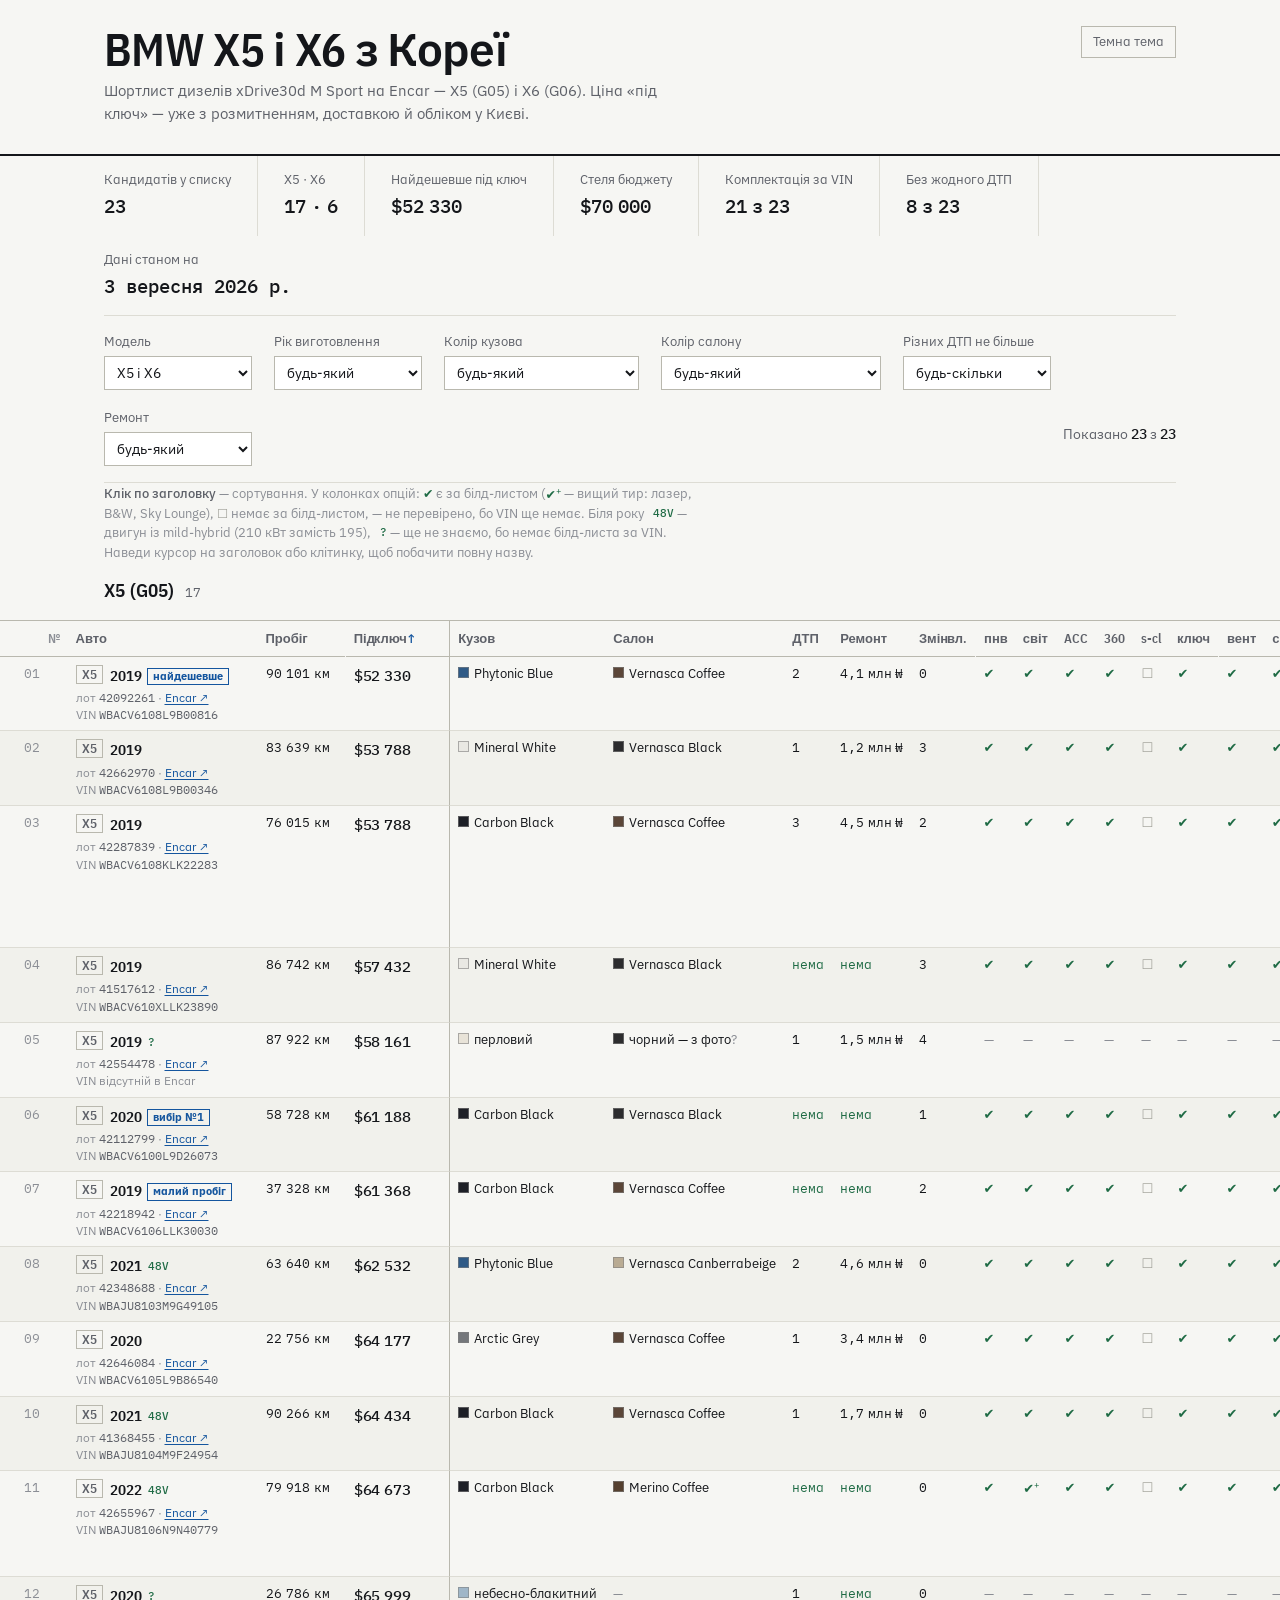
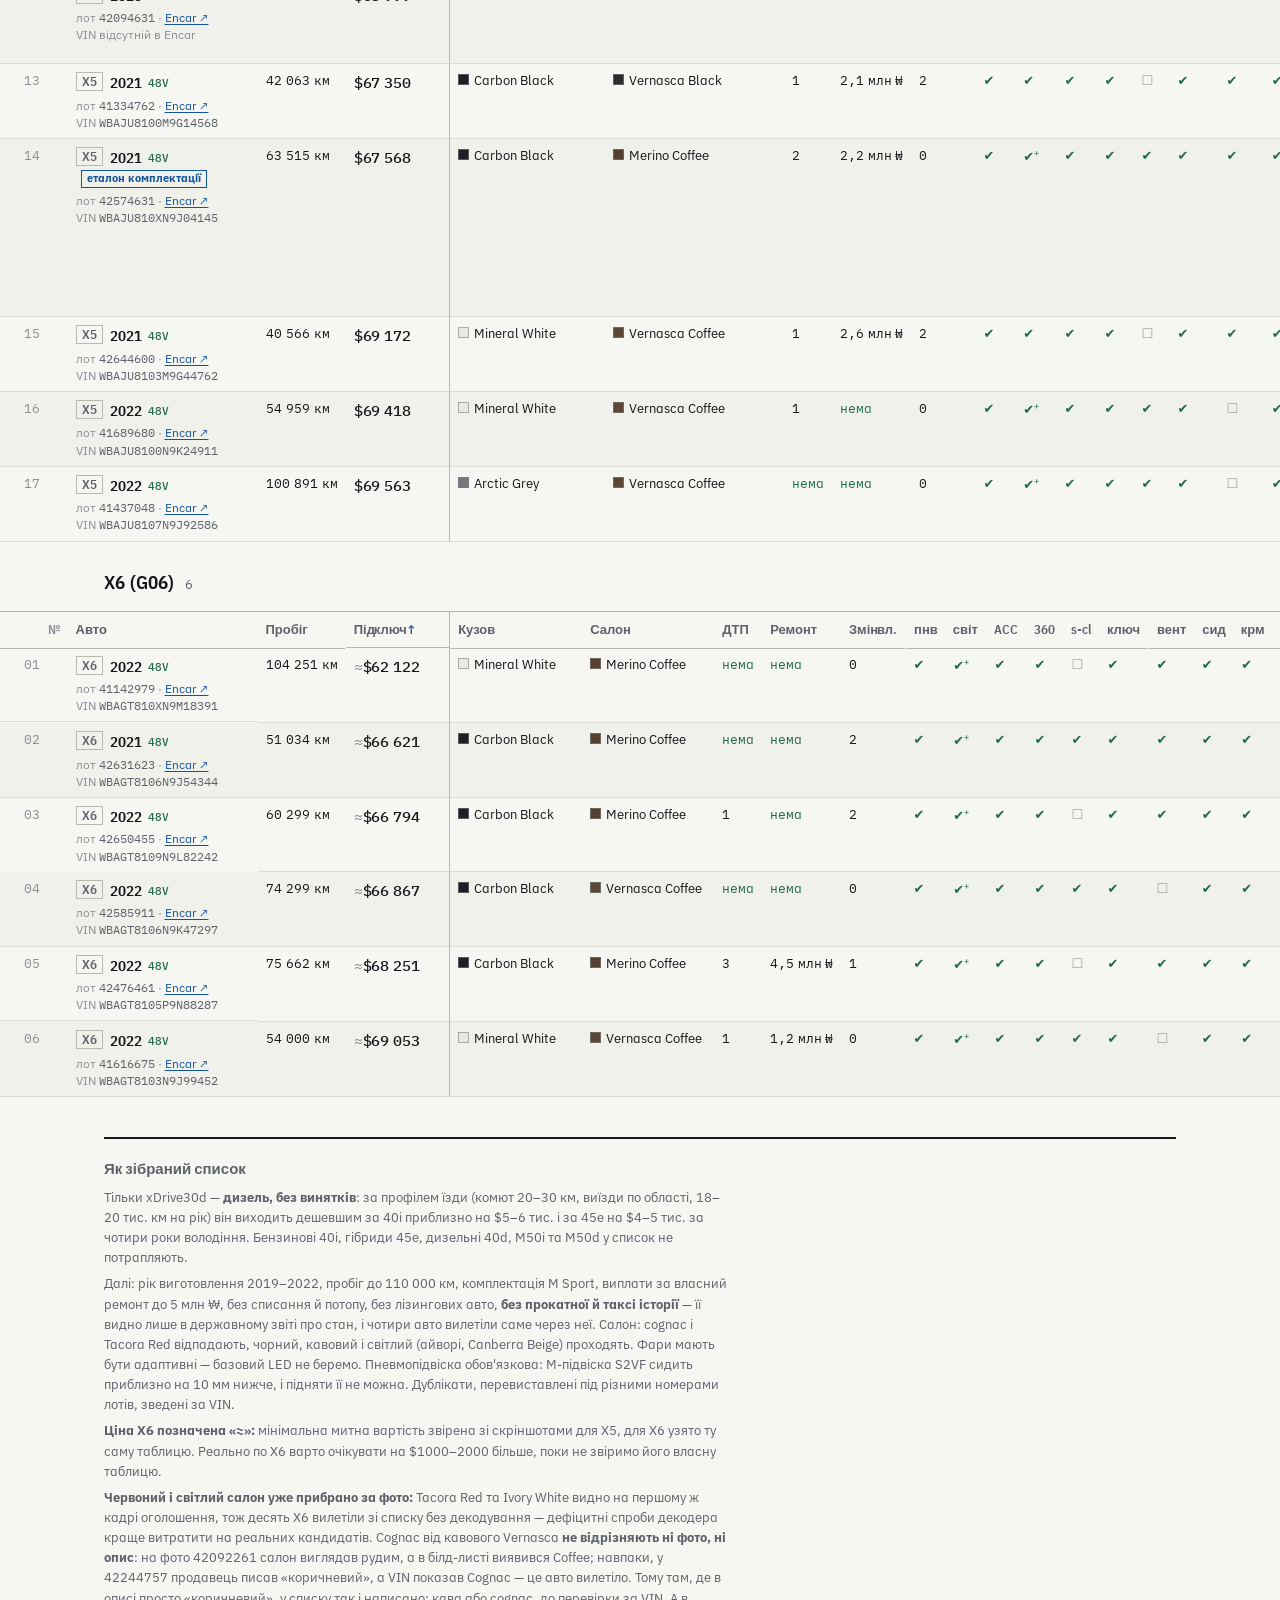
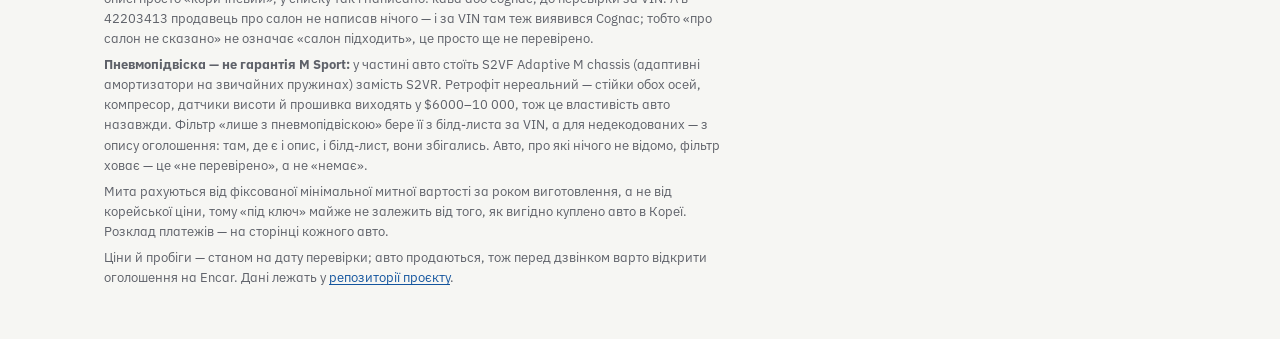
==== index.html @ 64aafe86 "feat: пневмопідвіска — критерій, а не фільтр; прибрано 11 авто без S2VR Причина — кліренс: M-підвіск" ====
<!doctype html>
<html lang="uk" data-theme="light">
<head>
<meta charset="utf-8">
<meta name="viewport" content="width=device-width, initial-scale=1">
<title>BMW X5 і X6 з Кореї — шортлист</title>
<meta name="description" content="Шортлист вживаних BMW X5 (G05) і X6 (G06) xDrive30d з Кореї з ціною «під ключ» у Києві: розмитнення, доставка, облік, повна комплектація за VIN.">
<meta property="og:title" content="BMW X5 і X6 з Кореї — шортлист">
<meta property="og:description" content="Дизелі xDrive30d 2019–2022 з Encar: ціна під ключ, історія ДТП і комплектація за VIN.">
<meta property="og:type" content="website">
<script>
  // до першого малювання, щоб не блимало
  try {
    var t = localStorage.getItem('bmwk-theme');
    if (!t) t = matchMedia('(prefers-color-scheme: dark)').matches ? 'dark' : 'light';
    document.documentElement.dataset.theme = t;
  } catch (e) {}
</script>
<link rel="preconnect" href="https://fonts.googleapis.com">
<link rel="preconnect" href="https://fonts.gstatic.com" crossorigin>
<link href="https://fonts.googleapis.com/css2?family=IBM+Plex+Mono:wght@400;500&family=IBM+Plex+Sans+Condensed:wght@600&family=IBM+Plex+Sans:wght@400;500&display=swap" rel="stylesheet">
<link rel="icon" href="assets/favicon.svg" type="image/svg+xml">
<link rel="stylesheet" href="assets/css/site.css">
</head>
<body>
<a class="skip" href="#list">До списку</a>

<header class="masthead">
  <div class="wrap">
    <div class="masthead-top">
      <div>
        <h1 class="wordmark">BMW&nbsp;X5 і&nbsp;X6 з&nbsp;Кореї</h1>
        <p class="wordmark-sub">Шортлист дизелів xDrive30d M&nbsp;Sport на Encar — X5&nbsp;(G05) і X6&nbsp;(G06). Ціна «під ключ» — уже з розмитненням, доставкою й обліком у Києві.</p>
      </div>
      <button class="theme-toggle" type="button">Темна тема</button>
    </div>
  </div>
</header>

<div class="wrap">
  <dl class="figures" id="figures"></dl>

  <form class="controls" id="controls" aria-label="Фільтри та сортування">
    <label class="field">
      <span>Модель</span>
      <select name="model">
        <option value="">X5 і X6</option>
        <option value="X5">тільки X5 (G05)</option>
        <option value="X6">тільки X6 (G06)</option>
      </select>
    </label>
    <label class="field">
      <span>Рік виготовлення</span>
      <select name="year">
        <option value="">будь-який</option>
        <option value="2019">2019</option>
        <option value="2020">2020</option>
        <option value="2021">2021</option>
        <option value="2022">2022</option>
      </select>
    </label>
    <label class="field">
      <span>Колір кузова</span>
      <select name="color" id="f-color">
        <option value="">будь-який</option>
      </select>
    </label>
    <label class="field">
      <span>Колір салону</span>
      <select name="trim" id="f-trim">
        <option value="">будь-який</option>
      </select>
    </label>
    <label class="field">
      <span>Різних ДТП не більше</span>
      <select name="incidents" title="Рахуємо унікальні дати, а не страхові записи Encar. Якщо обрано ліміт, авто без детальних записів теж ховаються">
        <option value="">будь-скільки</option>
        <option value="0">жодного</option>
        <option value="1">1</option>
        <option value="2">2</option>
      </select>
    </label>
    <label class="field">
      <span>Ремонт</span>
      <select name="repair" title="За виплатами страховика на власний ремонт (myAccidentCost)">
        <option value="">будь-який</option>
        <option value="no">без ремонту</option>
        <option value="yes">був ремонт</option>
      </select>
    </label>
    <p class="tally" id="tally" aria-live="polite"></p>
  </form>

  <main id="list">
    <p class="state" id="state">Завантажую список…</p>
    <p class="grid-legend">
      <b>Клік по заголовку</b> — сортування. У колонках опцій:
      <span class="cell-yes">✔</span> є за білд-листом (<span class="cell-yes">✔<sup>+</sup></span> — вищий тир: лазер, B&amp;W, Sky Lounge),
      <span class="cell-no">☐</span> немає за білд-листом,
      <span class="cell-unknown">—</span> не перевірено, бо VIN ще немає.
      Біля року <span class="tag-mhev">48V</span> — двигун із mild-hybrid (210 кВт замість 195),
      <span class="tag-mhev">?</span> — ще не знаємо, бо немає білд-листа за VIN.
      Наведи курсор на заголовок або клітинку, щоб побачити повну назву.
    </p>
    <section class="grid-section" id="sec-X5" hidden>
      <h2 class="grid-title">X5 (G05) <span class="grid-count" id="count-X5"></span></h2>
      <div class="grid-wrap"><table class="grid" id="grid-X5"></table></div>
    </section>
    <section class="grid-section" id="sec-X6" hidden>
      <h2 class="grid-title">X6 (G06) <span class="grid-count" id="count-X6"></span></h2>
      <div class="grid-wrap"><table class="grid" id="grid-X6"></table></div>
    </section>
  </main>

  <footer class="foot">
    <h2>Як зібраний список</h2>
    <p>Тільки xDrive30d — <b>дизель, без винятків</b>: за профілем їзди (комют 20–30 км, виїзди по області, 18–20 тис. км на рік) він виходить дешевшим за 40i приблизно на $5–6 тис. і за 45e на $4–5 тис. за чотири роки володіння. Бензинові 40i, гібриди 45e, дизельні 40d, M50i та M50d у список не потрапляють.</p>
    <p>Далі: рік виготовлення 2019–2022, пробіг до 110 000 км, комплектація M&nbsp;Sport, виплати за власний ремонт до 5 млн ₩, без списання й потопу, без лізингових авто, <b>без прокатної й таксі історії</b> — її видно лише в державному звіті про стан, і чотири авто вилетіли саме через неї. Салон: cognac і Tacora&nbsp;Red відпадають, чорний, кавовий і світлий (айворі, Canberra&nbsp;Beige) проходять. Фари мають бути адаптивні — базовий LED не беремо. Пневмопідвіска обов'язкова: M-підвіска&nbsp;S2VF сидить приблизно на 10&nbsp;мм нижче, і підняти її не можна. Дублікати, перевиставлені під різними номерами лотів, зведені за VIN.</p>
    <p><b>Ціна X6 позначена «≈»:</b> мінімальна митна вартість звірена зі скріншотами для X5, для X6 узято ту саму таблицю. Реально по X6 варто очікувати на $1000–2000 більше, поки не звіримо його власну таблицю.</p>
    <p><b>Червоний і світлий салон уже прибрано за фото:</b> Tacora&nbsp;Red та Ivory&nbsp;White видно на першому ж кадрі оголошення, тож десять X6 вилетіли зі списку без декодування — дефіцитні спроби декодера краще витратити на реальних кандидатів. Cognac від кавового Vernasca <b>не відрізняють ні фото, ні опис</b>: на фото 42092261 салон виглядав рудим, а в білд-листі виявився Coffee; навпаки, у 42244757 продавець писав «коричневий», а VIN показав Cognac — це авто вилетіло. Тому там, де в описі просто «коричневий», у списку так і написано: кава або cognac, до перевірки за VIN. А в 42203413 продавець про салон не написав нічого — і за VIN там теж виявився Cognac; тобто «про салон не сказано» не означає «салон підходить», це просто ще не перевірено.</p>
    <p><b>Пневмопідвіска — не гарантія M&nbsp;Sport:</b> у частині авто стоїть <span class="num">S2VF</span> Adaptive&nbsp;M chassis (адаптивні амортизатори на звичайних пружинах) замість <span class="num">S2VR</span>. Ретрофіт нереальний — стійки обох осей, компресор, датчики висоти й прошивка виходять у $6000–10&nbsp;000, тож це властивість авто назавжди. Фільтр «лише з пневмопідвіскою» бере її з білд-листа за VIN, а для недекодованих — з опису оголошення: там, де є і опис, і білд-лист, вони збігались. Авто, про які нічого не відомо, фільтр ховає — це «не перевірено», а не «немає».</p>
  <p>Мита рахуються від фіксованої мінімальної митної вартості за роком виготовлення, а не від корейської ціни, тому «під ключ» майже не залежить від того, як вигідно куплено авто в Кореї. Розклад платежів — на сторінці кожного авто.</p>
    <p>Ціни й пробіги — станом на дату перевірки; авто продаються, тож перед дзвінком варто відкрити оголошення на Encar. Дані лежать у <a href="https://github.com/volodymyr-babak/bmw-from-korea">репозиторії проєкту</a>.</p>
  </footer>
</div>

<script type="module" src="assets/js/index.js"></script>
</body>
</html>
---- assets/css/site.css ----
/* BMW from Korea — shortlist site */

:root {
  --paper: #f6f6f3;
  --sheet: #ffffff;
  --ink: #14161a;
  --ink-2: #5e6169;
  --ink-3: #8b8e95;
  --rule: #dddcd4;
  --rule-strong: #b9b8ae;
  --accent: #14559e;
  --accent-soft: #e3ecf6;
  --yes: #1f6b45;
  --no: #a2a29a;
  --warn: #9a5b12;
  --zebra: #f1f1ec;
  --shade: #e6e5dd;
  --focus: #14559e;
  color-scheme: light;
}

html[data-theme="dark"] {
  --paper: #101215;
  --sheet: #16181c;
  --ink: #e9e9e4;
  --ink-2: #9a9da5;
  --ink-3: #787b83;
  --rule: #2a2d33;
  --rule-strong: #3d4149;
  --accent: #6faeea;
  --accent-soft: #1a2634;
  --yes: #52b37d;
  --no: #6c6f76;
  --warn: #d0a05c;
  --zebra: #1a1d22;
  --shade: #24272d;
  --focus: #6faeea;
  color-scheme: dark;
}

@media (prefers-color-scheme: dark) {
  html:not([data-theme]) {
    --paper: #101215;
    --sheet: #16181c;
    --ink: #e9e9e4;
    --ink-2: #9a9da5;
    --ink-3: #787b83;
    --rule: #2a2d33;
    --rule-strong: #3d4149;
    --accent: #6faeea;
    --accent-soft: #1a2634;
    --yes: #52b37d;
    --no: #6c6f76;
    --warn: #d0a05c;
    --zebra: #1a1d22;
    --shade: #24272d;
    --focus: #6faeea;
    color-scheme: dark;
  }
}

*, *::before, *::after { box-sizing: border-box; }

html { -webkit-text-size-adjust: 100%; }

body {
  margin: 0;
  background: var(--paper);
  color: var(--ink);
  font-family: "IBM Plex Sans", system-ui, -apple-system, sans-serif;
  font-size: 15px;
  line-height: 1.55;
  font-feature-settings: "ss01";
}

a { color: var(--accent); text-decoration-thickness: 1px; text-underline-offset: 2px; }
a:hover { text-decoration-thickness: 2px; }

:focus-visible {
  outline: 2px solid var(--focus);
  outline-offset: 2px;
}

/* Моноширинні цифри: розряди відділені нерозривним пробілом, а в monospace
   він завширшки з символ — тому підтягуємо, щоб «52 327» не читалось як два числа. */
.num, .amount, .calc td:last-child, .calc th:last-child {
  font-family: "IBM Plex Mono", ui-monospace, monospace;
  font-variant-numeric: tabular-nums;
  word-spacing: -0.32em;
}

.wrap {
  max-width: 1120px;
  margin: 0 auto;
  padding: 0 24px;
}

.skip {
  position: absolute;
  left: -9999px;
}
.skip:focus {
  left: 24px;
  top: 12px;
  z-index: 20;
  background: var(--sheet);
  padding: 8px 12px;
  border: 1px solid var(--ink);
}

/* ---------- masthead ---------- */

.masthead {
  border-bottom: 2px solid var(--ink);
  padding: 26px 0 14px;
}

.masthead-top {
  display: grid;
  grid-template-columns: minmax(0, 1fr) auto;
  align-items: start;
  gap: 12px 20px;
}

.wordmark {
  font-family: "IBM Plex Sans Condensed", "IBM Plex Sans", sans-serif;
  font-weight: 600;
  font-size: clamp(30px, 6vw, 46px);
  line-height: 1;
  letter-spacing: -0.015em;
  margin: 0;
}
.wordmark a { color: inherit; text-decoration: none; }
.wordmark a:hover { text-decoration: underline; }

.wordmark-sub {
  display: block;
  font-family: "IBM Plex Sans", sans-serif;
  font-weight: 400;
  font-size: 15px;
  letter-spacing: 0;
  color: var(--ink-2);
  margin-top: 8px;
  max-width: 62ch;
  line-height: 1.5;
}

.theme-toggle {
  font: inherit;
  font-size: 13px;
  background: transparent;
  color: var(--ink-2);
  border: 1px solid var(--rule-strong);
  padding: 5px 11px;
  cursor: pointer;
}
.theme-toggle:hover { color: var(--ink); border-color: var(--ink); }

/* ---------- figures strip ---------- */

.figures {
  display: flex;
  flex-wrap: wrap;
  gap: 0;
  border-bottom: 1px solid var(--rule);
  margin: 0;
  padding: 0;
}

.figures > div {
  padding: 14px 26px 14px 0;
  margin-right: 26px;
  border-right: 1px solid var(--rule);
}
.figures > div:last-child { border-right: 0; margin-right: 0; padding-right: 0; }

.figures dt {
  font-size: 13px;
  color: var(--ink-2);
}
.figures dd {
  margin: 2px 0 0;
  font-family: "IBM Plex Mono", monospace;
  font-variant-numeric: tabular-nums;
  font-size: 19px;
  font-weight: 500;
}

/* ---------- controls ---------- */

.controls {
  display: flex;
  flex-wrap: wrap;
  align-items: flex-end;
  gap: 18px 22px;
  padding: 16px 0;
  border-bottom: 1px solid var(--rule);
}

.field {
  display: flex;
  flex-direction: column;
  gap: 4px;
}
.field > span {
  font-size: 13px;
  color: var(--ink-2);
}
.field select {
  font: inherit;
  font-size: 14px;
  background: var(--sheet);
  color: var(--ink);
  border: 1px solid var(--rule-strong);
  padding: 6px 8px;
  min-width: 148px;
}


.tally {
  margin-left: auto;
  padding-bottom: 7px;
  font-size: 14px;
  color: var(--ink-2);
}
.tally b {
  font-family: "IBM Plex Mono", monospace;
  font-weight: 500;
  color: var(--ink);
}

/* ---------- таблиця кандидатів ---------- */

/* Дві таблиці — X5, потім X6. Заголовок лишається в колонці тексту, поки
   сама таблиця їде вбік: інакше при горизонтальному скролі назва моделі
   виїжджала б за екран разом із рядками. */
.grid-title {
  font-family: "IBM Plex Sans Condensed", "IBM Plex Sans", sans-serif;
  font-weight: 600;
  font-size: 19px;
  letter-spacing: 0.01em;
  margin: 26px 0 0;
  display: flex;
  align-items: baseline;
  gap: 10px;
}
.grid-count {
  font-family: "IBM Plex Mono", ui-monospace, monospace;
  font-size: 13px;
  font-weight: 400;
  color: var(--ink-2);
}
.grid-section:first-of-type .grid-title { margin-top: 14px; }

.grid-wrap {
  /* горизонтальний скрол лишається в таблиці, сторінка ніколи не їде боком */
  overflow-x: auto;
  overflow-y: visible;
  border-top: 1px solid var(--rule-strong);
  /* таблиця широка — випускаємо її на всю ширину вікна, а не в колонку тексту */
  width: 100vw;
  max-width: 100vw;
  margin: 14px 0 6px calc(50% - 50vw);
  scrollbar-gutter: stable;
}

.grid {
  border-collapse: separate;         /* окремі бордюри, інакше липка шапка їх губить */
  border-spacing: 0;
  font-size: 13px;
  width: max-content;
  min-width: 100%;
}

.grid th,
.grid td {
  padding: 7px 8px;
  border-bottom: 1px solid var(--rule);
  vertical-align: top;
  text-align: left;
  background: var(--paper);          /* непрозоре тло — під липкими клітинками */
}

/* Шапка липне до верху вікна, щоб у довгій таблиці було видно, де що */
.grid thead th {
  position: sticky;
  top: 0;
  z-index: 3;
  padding: 0;
  border-bottom: 1px solid var(--rule-strong);
  font-family: "IBM Plex Sans Condensed", sans-serif;
  font-weight: 600;
  color: var(--ink-2);
  white-space: nowrap;
}
.grid thead th button {
  all: unset;
  display: block;
  width: 100%;
  box-sizing: border-box;
  padding: 8px 8px 7px;
  cursor: pointer;
  color: inherit;
  font: inherit;
}
.grid thead th button:hover { color: var(--accent); }
.grid thead th:focus-within { outline: 2px solid var(--focus); outline-offset: -2px; }
.grid thead th[aria-sort="ascending"] button::after { content: " ↑"; color: var(--accent); }
.grid thead th[aria-sort="descending"] button::after { content: " ↓"; color: var(--accent); }

/* Перші дві колонки липнуть до лівого краю: у широкій таблиці треба завжди
   бачити, про яке саме авто рядок */
col.c-rank  { width: 58px; }
col.c-car   { width: 190px; }
col.c-price { width: 104px; }

.grid .c-rank {
  position: sticky;
  left: 0;
  z-index: 2;
  padding-left: 24px;                /* зовнішній відступ живе в клітинці */
  color: var(--ink-3);
}
.grid .c-car   { position: sticky; left: 58px;  z-index: 2; }
.grid .c-price { position: sticky; left: 248px; z-index: 2;
  border-right: 1px solid var(--rule-strong); }
.grid .c-note  { padding-right: 24px; }
.grid thead th.c-rank,
.grid thead th.c-car,
.grid thead th.c-price { z-index: 4; }
.grid thead th.c-rank button { padding-left: 24px; }

/* На вузькому екрані трьох липких колонок задорого — лишаємо № і авто */
@media (max-width: 780px) {
  .grid .c-price { position: static; border-right: 0; }
}

.grid tbody tr:nth-child(even) th,
.grid tbody tr:nth-child(even) td { background: var(--zebra); }
.grid tbody tr:hover th,
.grid tbody tr:hover td { background: var(--sheet); box-shadow: inset 0 0 0 9999px rgba(20, 85, 158, 0.05); }
col.hl { background: var(--accent-soft); }

.car-link {
  font-family: "IBM Plex Sans Condensed", sans-serif;
  font-weight: 600;
  font-size: 15px;
  color: var(--ink);
  text-decoration: none;
}
.car-link:hover { text-decoration: underline; text-decoration-color: var(--accent); }
.model-tag { margin-right: 6px; }

/* 48V — не галочка в ряду опцій, а ознака іншого двигуна, тому стоїть біля року */
.tag-mhev {
  margin-left: 6px;
  font-family: "IBM Plex Mono", monospace;
  font-size: 11px;
  font-weight: 500;
  color: var(--yes);
  vertical-align: 1px;
}

.c-car-meta {
  display: block;
  margin-top: 2px;
  font-weight: 400;
  font-size: 11.5px;
  line-height: 1.5;
  color: var(--ink-3);
}
.c-car-meta .num { color: var(--ink-2); }

.c-num { text-align: right; white-space: nowrap; }
.c-price { white-space: nowrap; }
.c-price .amount {
  font-size: 15px;
  font-weight: 500;
  letter-spacing: -0.01em;
}
.c-color { min-width: 132px; }
.c-feat { text-align: center; width: 34px; }
.c-note { min-width: 240px; max-width: 320px; color: var(--ink-2); font-size: 12.5px; line-height: 1.45; }

.cell-yes { color: var(--yes); }
.cell-yes sup { font-size: 9px; }
.cell-no { color: var(--no); }
.cell-unknown { color: var(--ink-3); }
.grid .empty { padding: 20px 0; color: var(--ink-2); }

.grid-legend {
  font-size: 12.5px;
  color: var(--ink-3);
  margin: 0 0 8px;
  max-width: 76ch;
}
.grid-legend b { font-weight: 500; color: var(--ink-2); }

.badge {
  display: inline-block;
  font-size: 11px;
  line-height: 1.4;
  padding: 0 5px;
  border: 1px solid var(--accent);
  color: var(--accent);
  margin-left: 5px;
  vertical-align: 1px;
  white-space: nowrap;
}

/* Квадратик кольору біля назви — фарба кузова й оббивка. Відтінки знято
   з рендерів bimmer.work; невідомий колір штрихуємо, а не вигадуємо. */
.swatch {
  display: inline-block;
  width: 11px;
  height: 11px;
  margin-right: 5px;
  vertical-align: baseline;
  background: var(--swatch, transparent);
  /* напівпрозора рамка читається і на папері, і на темному тлі — інакше
     Carbon Black зникає в темній темі, а Mineral White у світлій */
  border: 1px solid rgba(128, 128, 128, 0.6);
}
.swatch-unknown {
  background: repeating-linear-gradient(45deg, var(--rule) 0 2px, transparent 2px 4px);
}

.feats {
  display: flex;
  flex-wrap: wrap;
  gap: 3px 12px;
  font-size: 12.5px;
  margin: 0;
  padding: 0;
  list-style: none;
}
.feats li { white-space: nowrap; }
.feat-yes { color: var(--yes); }
.feat-no { color: var(--no); text-decoration: line-through; text-decoration-thickness: 1px; }
.feat-unknown { font-size: 12.5px; color: var(--ink-3); font-style: italic; }

/* ---------- detail page ---------- */

.detail-head {
  border-bottom: 2px solid var(--ink);
  padding: 22px 0 18px;
}

.crumb {
  font-size: 13px;
  color: var(--ink-2);
  margin-bottom: 14px;
}

.detail-title {
  font-family: "IBM Plex Sans Condensed", sans-serif;
  font-weight: 600;
  font-size: clamp(26px, 5vw, 38px);
  line-height: 1.08;
  margin: 0;
  letter-spacing: -0.015em;
}

.detail-price {
  display: flex;
  align-items: baseline;
  gap: 14px;
  flex-wrap: wrap;
  margin-top: 12px;
}
.detail-price .amount {
  font-family: "IBM Plex Mono", monospace;
  font-variant-numeric: tabular-nums;
  font-size: clamp(28px, 5vw, 36px);
  font-weight: 500;
  letter-spacing: -0.02em;
}
.detail-price .amount-note { font-size: 14px; color: var(--ink-2); }

.detail-actions {
  margin-top: 16px;
  display: flex;
  gap: 12px;
  flex-wrap: wrap;
}
.btn {
  font-size: 14px;
  padding: 8px 14px;
  border: 1px solid var(--accent);
  color: var(--accent);
  text-decoration: none;
}
.btn:hover { background: var(--accent-soft); text-decoration: none; }
.btn-quiet { border-color: var(--rule-strong); color: var(--ink-2); }
.btn-quiet:hover { border-color: var(--ink); color: var(--ink); background: transparent; }

.panels {
  display: grid;
  grid-template-columns: repeat(auto-fit, minmax(330px, 1fr));
  gap: 0 48px;
  align-items: start;
}

.panel-col { min-width: 0; }
.panel-col .panels > .panel:first-child { border-top: 0; }

.panel {
  padding: 26px 0 4px;
  border-top: 1px solid var(--rule);
  min-width: 0;
}
.panels > .panel:first-child { border-top: 0; }

.panel h2 {
  font-family: "IBM Plex Sans Condensed", sans-serif;
  font-weight: 600;
  font-size: 15px;
  margin: 0 0 12px;
  color: var(--ink-2);
}

.panel-wide {
  grid-column: 1 / -1;
  border-top: 1px solid var(--rule);
}

/* Рендери заводської конфігурації за VIN — кузов і салон поруч */
.renders {
  display: grid;
  grid-template-columns: repeat(auto-fit, minmax(260px, 1fr));
  gap: 16px;
  margin: 4px 0 10px;
}
.renders figure {
  margin: 0;
  border: 1px solid var(--rule);
  background: #fff;
}
.renders img {
  display: block;
  width: 100%;
  height: auto;
}
.renders figcaption {
  padding: 6px 8px;
  font-size: 12.5px;
  color: var(--ink-2);
  border-top: 1px solid var(--rule);
  background: var(--sheet);
}
.renders figcaption b { font-weight: 500; color: var(--ink); }

.rows {
  margin: 0;
  display: grid;
  grid-template-columns: minmax(120px, auto) 1fr;
  gap: 7px 18px;
  font-size: 14px;
}
.rows dt { color: var(--ink-2); }
.rows dd { margin: 0; }

.calc {
  width: 100%;
  border-collapse: collapse;
  font-size: 14px;
}
.calc th, .calc td {
  text-align: left;
  padding: 7px 0;
  border-bottom: 1px solid var(--rule);
  vertical-align: baseline;
}
.calc td:last-child, .calc th:last-child {
  text-align: right;
  font-family: "IBM Plex Mono", monospace;
  font-variant-numeric: tabular-nums;
  white-space: nowrap;
}
.calc .calc-note {
  font-size: 12.5px;
  color: var(--ink-3);
  display: block;
}
.calc tfoot td {
  border-bottom: 0;
  border-top: 2px solid var(--ink);
  font-weight: 500;
  padding-top: 9px;
}

.note {
  font-size: 13.5px;
  color: var(--ink-2);
  margin: 12px 0 0;
  max-width: 68ch;
}

.feature-grid {
  list-style: none;
  margin: 0;
  padding: 0;
  display: grid;
  grid-template-columns: repeat(auto-fit, minmax(180px, 1fr));
  gap: 8px 20px;
  font-size: 14px;
}

.badge-warn {
  border-color: var(--warn);
  color: var(--warn);
}

.note-quote {
  border-left: 2px solid var(--rule);
  padding-left: 10px;
  font-style: italic;
}

/* ---------- що пише продавець ---------- */

.facts {
  list-style: none;
  margin: 0;
  padding: 0;
  display: grid;
  grid-template-columns: repeat(auto-fit, minmax(320px, 1fr));
  gap: 10px 28px;
}
.fact {
  display: grid;
  grid-template-columns: 18px minmax(0, 1fr);
  gap: 8px;
  font-size: 14px;
  line-height: 1.45;
  max-width: 60ch;
}
.fact-mark {
  font-family: "IBM Plex Mono", ui-monospace, monospace;
  font-weight: 600;
  text-align: center;
}
.fact-plus .fact-mark { color: var(--yes); }
.fact-minus .fact-mark { color: var(--warn); }
.fact-info .fact-mark { color: var(--ink-3); }
.fact-minus { color: var(--ink); }
.fact-info { color: var(--ink-2); }

.opt-group { margin: 0 0 22px; break-inside: avoid; }
.opt-group h3 {
  font-family: "IBM Plex Sans Condensed", sans-serif;
  font-size: 14px;
  font-weight: 600;
  margin: 0 0 8px;
  padding-bottom: 5px;
  border-bottom: 1px solid var(--rule);
}
.opt-list { list-style: none; margin: 0; padding: 0; }
.opt-list li {
  display: grid;
  grid-template-columns: 62px 1fr;
  gap: 10px;
  padding: 3px 0;
  font-size: 13.5px;
}
.opt-list code {
  font-family: "IBM Plex Mono", monospace;
  font-size: 12.5px;
  color: var(--ink-3);
  padding-top: 1px;
}
.opt-list .opt-key { font-weight: 500; }
.opt-list .opt-key code { color: var(--accent); }
.opt-en { color: var(--ink-3); font-size: 12.5px; }

.opt-columns { columns: 2; column-gap: 44px; }

.pending {
  border: 1px solid var(--rule-strong);
  padding: 16px 18px;
  font-size: 14px;
  color: var(--ink-2);
  max-width: 68ch;
}

.foot {
  border-top: 2px solid var(--ink);
  margin-top: 40px;
  padding: 18px 0 44px;
  font-size: 13px;
  color: var(--ink-2);
}
.foot p { margin: 0 0 6px; max-width: 78ch; }

.state {
  padding: 40px 0;
  font-size: 15px;
  color: var(--ink-2);
}

@media (max-width: 900px) {
  .opt-columns { columns: 1; }
  .figures > div { padding-right: 18px; margin-right: 18px; }
}

@media (max-width: 620px) {
  .wrap { padding: 0 16px; }
  .figures {
    display: grid;
    grid-template-columns: 1fr 1fr;
    gap: 0;
  }
  .figures > div {
    padding: 10px 14px 10px 0;
    margin: 0;
    border-right: 1px solid var(--rule);
    border-top: 1px solid var(--rule);
  }
  .figures > div:nth-child(2n) { border-right: 0; }
  .figures > div:nth-child(-n+2) { border-top: 0; }
  .figures > div:last-child:nth-child(odd) { grid-column: 1 / -1; border-right: 0; }
  .figures dd { font-size: 17px; }
  .tally { margin-left: 0; }
  .field select { min-width: 132px; }
}

@media (prefers-reduced-motion: reduce) {
  * { transition: none !important; animation: none !important; }
}

@media print {
  .controls, .theme-toggle, .grid-legend { display: none; }
  body { background: #fff; color: #000; }
  /* таблиця на папері — без липких колонок і без скролу */
  .grid-wrap { width: auto; margin: 0; overflow: visible; }
  .grid .c-rank, .grid .c-car, .grid .c-price, .grid thead th { position: static; }
}

.foot h2 {
  font-family: "IBM Plex Sans Condensed", sans-serif;
  font-size: 15px;
  font-weight: 600;
  margin: 0 0 8px;
  color: var(--ink-2);
}


/* ---------- фото ---------- */

.gallery {
  padding: 22px 0 2px;
  border-bottom: 1px solid var(--rule);
}
.shot {
  margin: 0;
  background: var(--shade);
  max-width: 760px;
}
.shot img {
  display: block;
  width: 100%;
  height: auto;
  aspect-ratio: 16 / 9;
  object-fit: cover;
}
.strip {
  display: flex;
  gap: 6px;
  overflow-x: auto;
  list-style: none;
  margin: 6px 0 0;
  padding: 0 0 6px;
  max-width: 760px;
}
.strip li { flex: 0 0 auto; }
.strip button {
  display: block;
  width: 106px;
  padding: 0;
  border: 0;
  background: none;
  cursor: pointer;
}
.strip img {
  display: block;
  width: 100%;
  height: auto;
  aspect-ratio: 16 / 9;
  object-fit: cover;
  opacity: 0.5;
}
.strip button[aria-current="true"] img,
.strip button:hover img { opacity: 1; }
.strip button[aria-current="true"] {
  outline: 2px solid var(--accent);
  outline-offset: -2px;
}
.shot-caption {
  font-size: 12.5px;
  color: var(--ink-3);
  margin: 8px 0 14px;
  max-width: 760px;
}

/* ---------- оцінка ціни та історія в рядку ---------- */

.est {
  color: var(--ink-3);
  font-weight: 400;
}
.acc { font-size: 13px; color: var(--ink-2); }
.acc-clean { color: var(--yes); }
.dim { color: var(--ink-2); }

/* Розклад ДТП по датах на сторінці авто: одна дата — один рядок, під нею
   всі страхові записи цієї події. Саме це показує, чому «різних ДТП»
   менше, ніж «cases» в Encar. */
.acc-list {
  list-style: none;
  margin: 12px 0 0;
  padding: 0;
  font-size: 13.5px;
  max-width: 68ch;
}
.acc-list li {
  padding: 5px 0;
  border-top: 1px solid var(--rule);
  color: var(--ink-2);
}
.acc-list li:first-child { border-top: 0; }

.model-tag {
  font-family: "IBM Plex Sans Condensed", sans-serif;
  font-weight: 600;
  font-size: 13px;
  color: var(--ink-2);
  border: 1px solid var(--rule-strong);
  padding: 0 5px;
  margin-right: 7px;
  vertical-align: 2px;
}

@media (max-width: 900px) {
  .car { grid-template-columns: 30px 108px minmax(0, 1fr); }
  .car > * { grid-column: 3; }
  .car-rank { grid-column: 1; grid-row: 1 / span 6; }
  .car-thumb { grid-column: 2; grid-row: 1 / span 6; }
  .car-spec { grid-column: 3; }
}

@media (max-width: 560px) {
  .car { grid-template-columns: 24px minmax(0, 1fr); gap: 5px 10px; }
  .car > * { grid-column: 2; }
  .car-rank { grid-column: 1; grid-row: 1 / span 7; }
  .car-thumb { grid-column: 2; grid-row: auto; max-width: 260px; }
  .car-spec { grid-column: 2; }
  .strip button { width: 84px; }
}
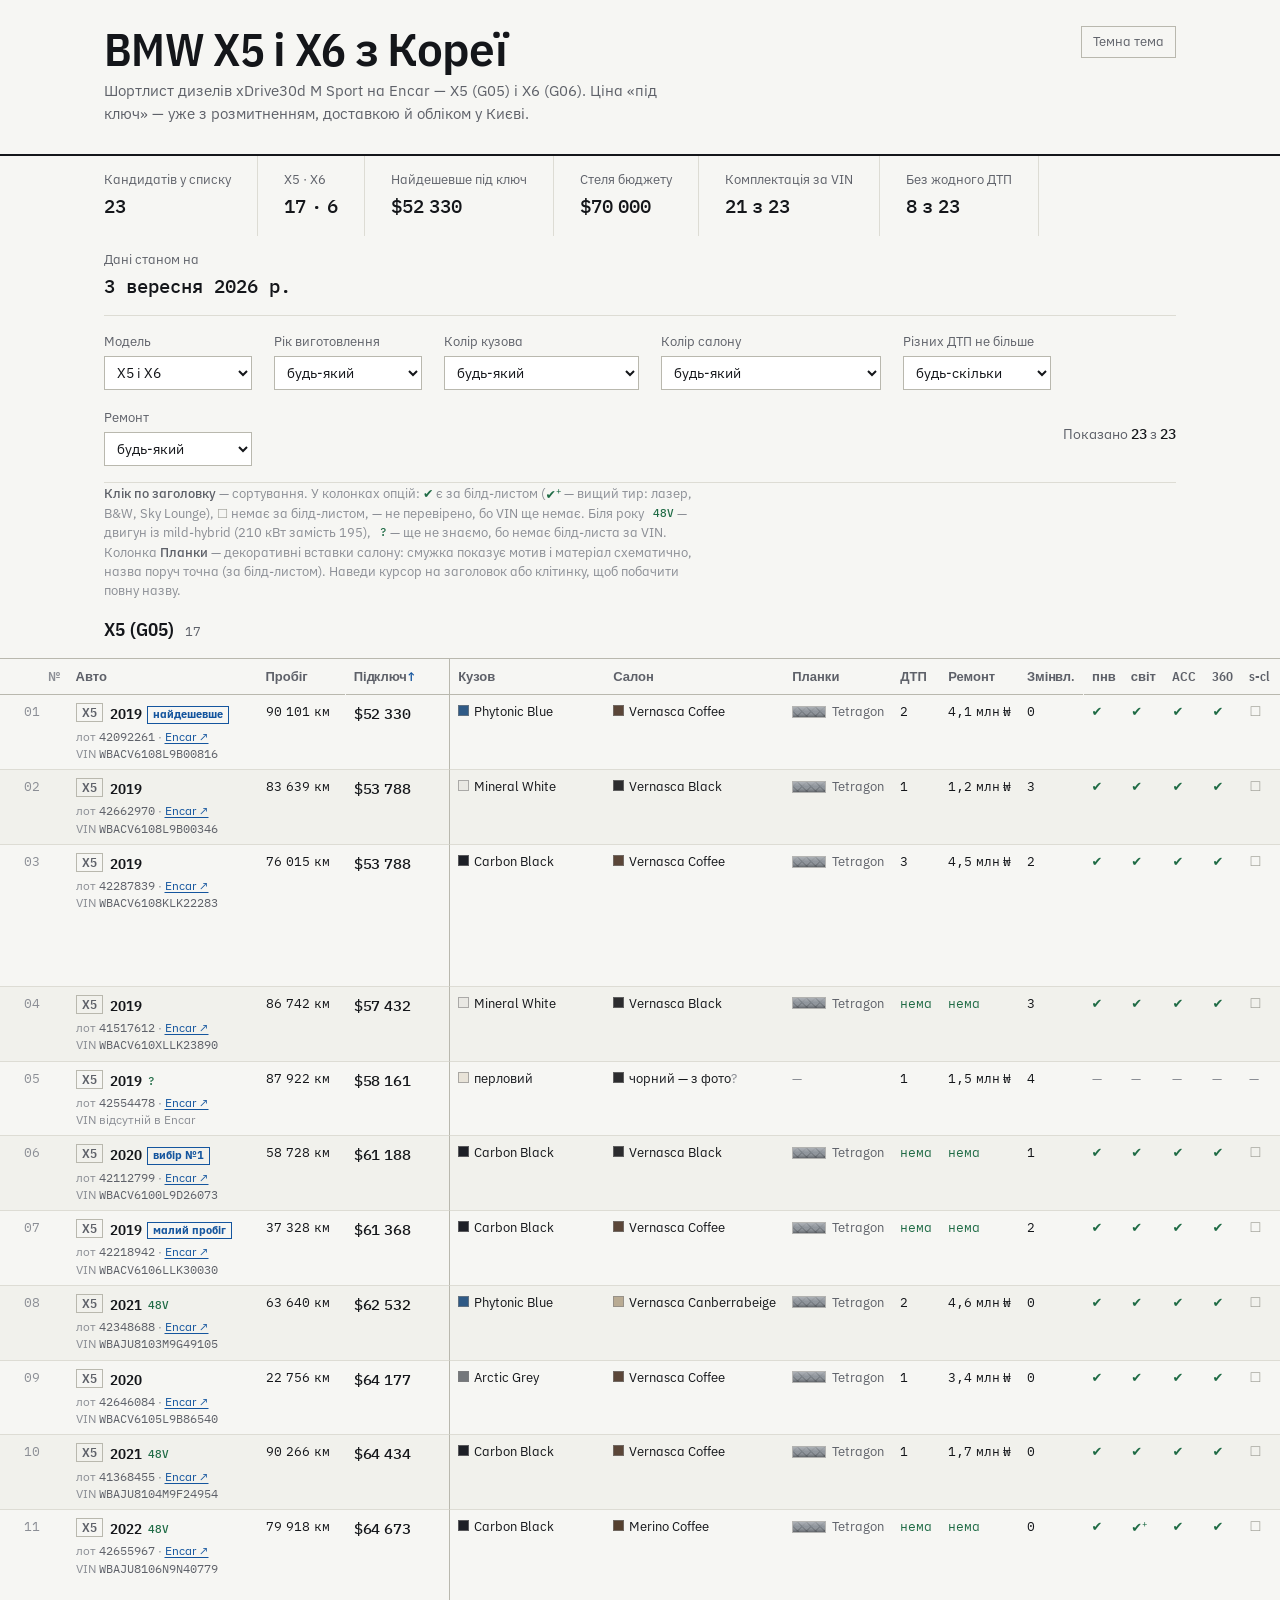
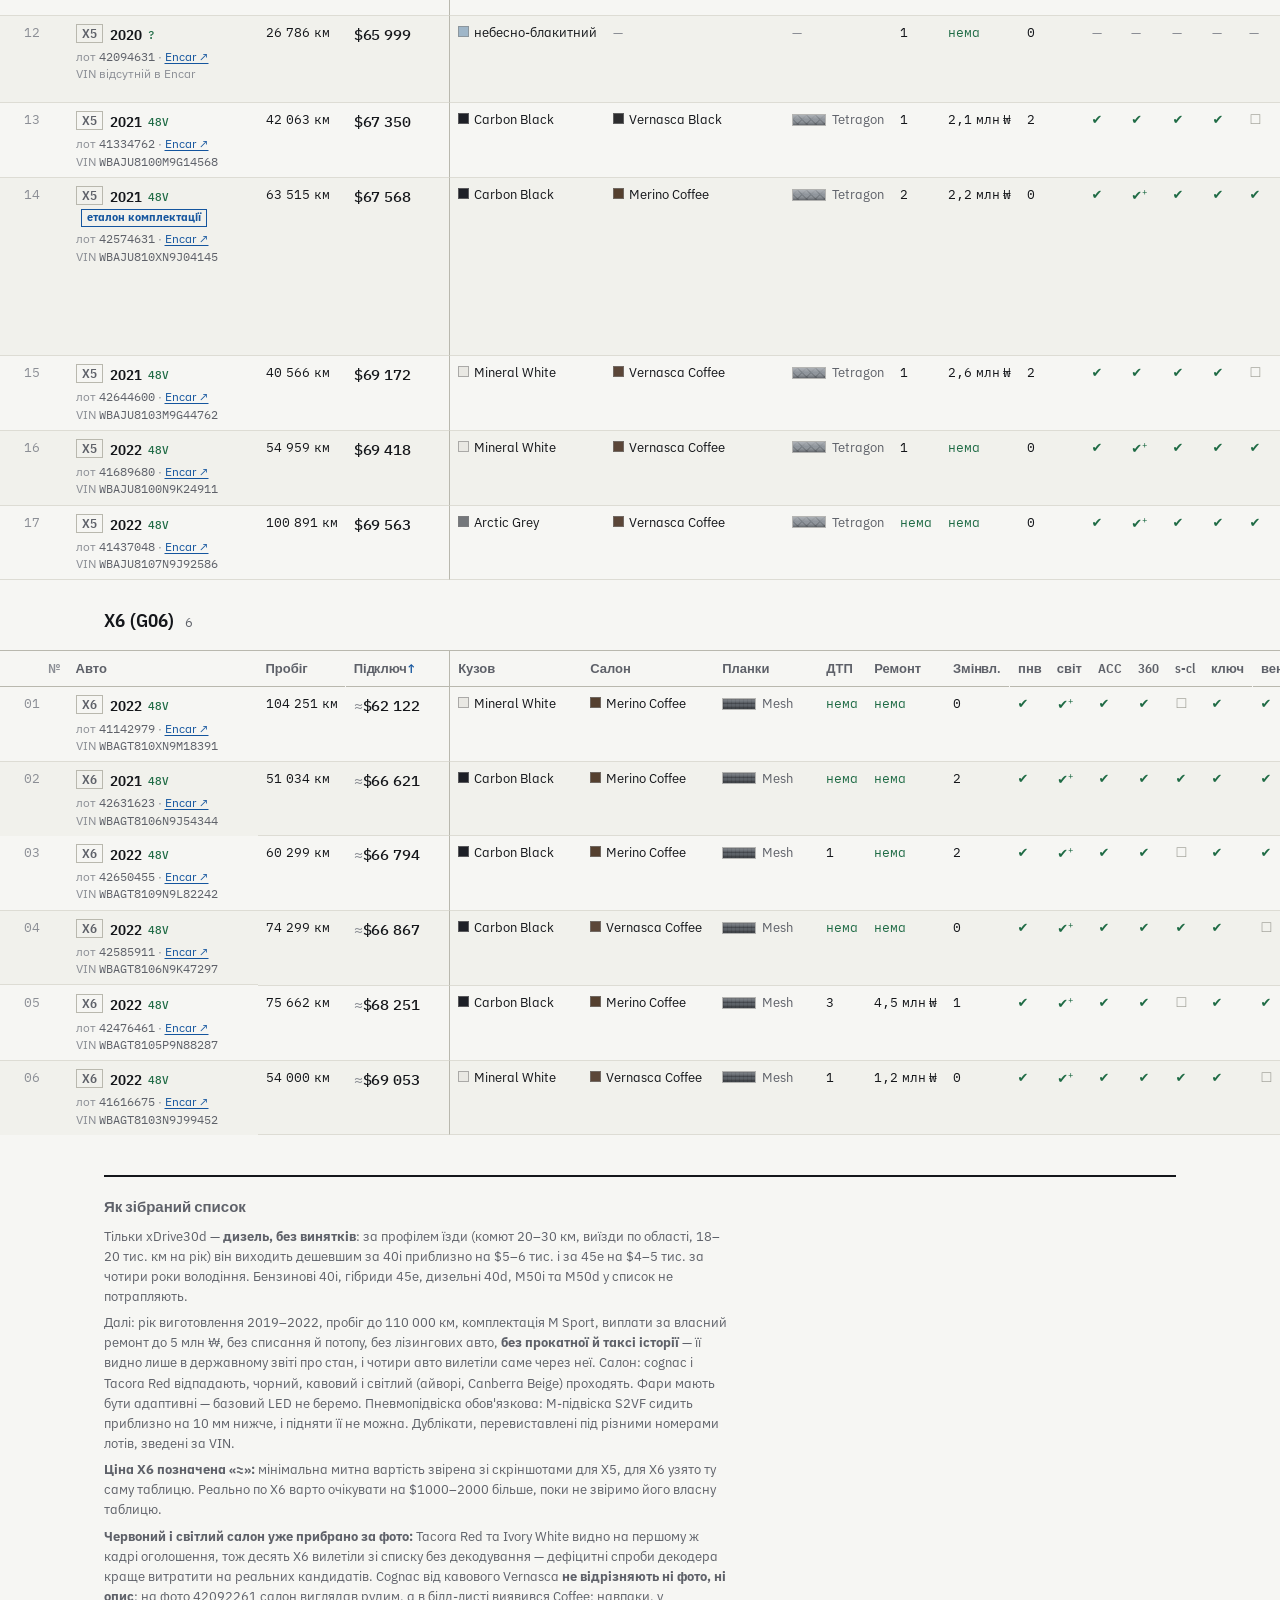
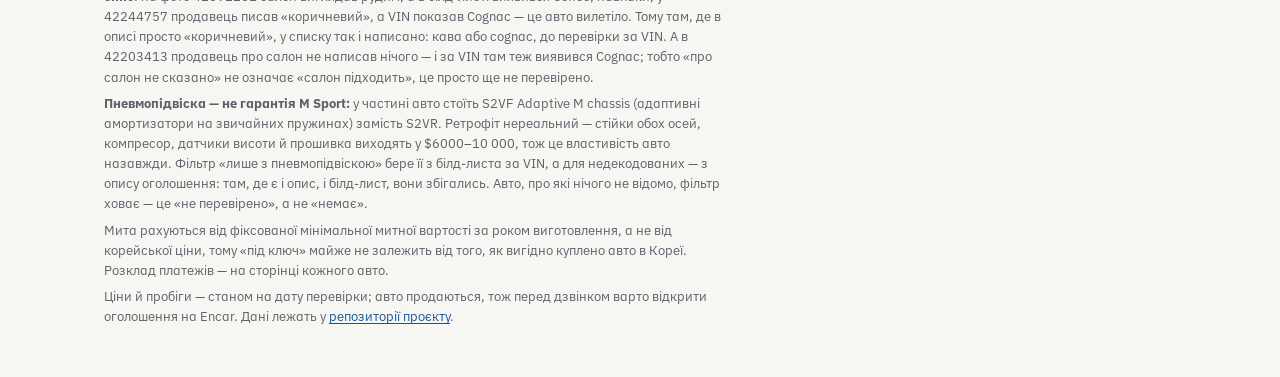
==== commit d93106cf: "feat: планки салону — колонка в таблиці й візуал на картці авто Декоративні вставки (Interior trim f" ====
--- a/index.html
+++ b/index.html
@@ -100,6 +100,8 @@
       <span class="cell-unknown">—</span> не перевірено, бо VIN ще немає.
       Біля року <span class="tag-mhev">48V</span> — двигун із mild-hybrid (210 кВт замість 195),
       <span class="tag-mhev">?</span> — ще не знаємо, бо немає білд-листа за VIN.
+      Колонка <b>Планки</b> — декоративні вставки салону: смужка показує мотив і матеріал
+      схематично, назва поруч точна (за білд-листом).
       Наведи курсор на заголовок або клітинку, щоб побачити повну назву.
     </p>
     <section class="grid-section" id="sec-X5" hidden>
--- a/assets/css/site.css
+++ b/assets/css/site.css
@@ -379,6 +379,7 @@
   letter-spacing: -0.01em;
 }
 .c-color { min-width: 132px; }
+.c-finish { min-width: 104px; }
 .c-feat { text-align: center; width: 34px; }
 .c-note { min-width: 240px; max-width: 320px; color: var(--ink-2); font-size: 12.5px; line-height: 1.45; }
 
@@ -424,6 +425,35 @@
 .swatch-unknown {
   background: repeating-linear-gradient(45deg, var(--rule) 0 2px, transparent 2px 4px);
 }
+
+/* Планка салону: схема мотиву й матеріалу, а не фото деталі. Рамка
+   напівпрозора з тієї ж причини, що й у квадратика кольору — Piano Black
+   інакше зникає в темній темі. */
+.tstrip {
+  display: block;
+  border: 1px solid rgba(128, 128, 128, 0.55);
+}
+.tstrip-unknown {
+  background: repeating-linear-gradient(45deg, var(--rule) 0 3px, transparent 3px 6px);
+}
+.finish-cell {
+  display: flex;
+  align-items: center;
+  gap: 6px;
+}
+.finish-cell .tstrip-cell { width: 34px; flex: none; }
+.finish-cell > span { font-size: 12.5px; color: var(--ink-2); }
+
+.finish-figure {
+  margin: 14px 0 0;
+}
+.finish-figure figcaption {
+  margin-top: 6px;
+  font-size: 12.5px;
+  line-height: 1.5;
+  color: var(--ink-2);
+}
+.finish-figure figcaption b { font-weight: 500; color: var(--ink); }
 
 .feats {
   display: flex;
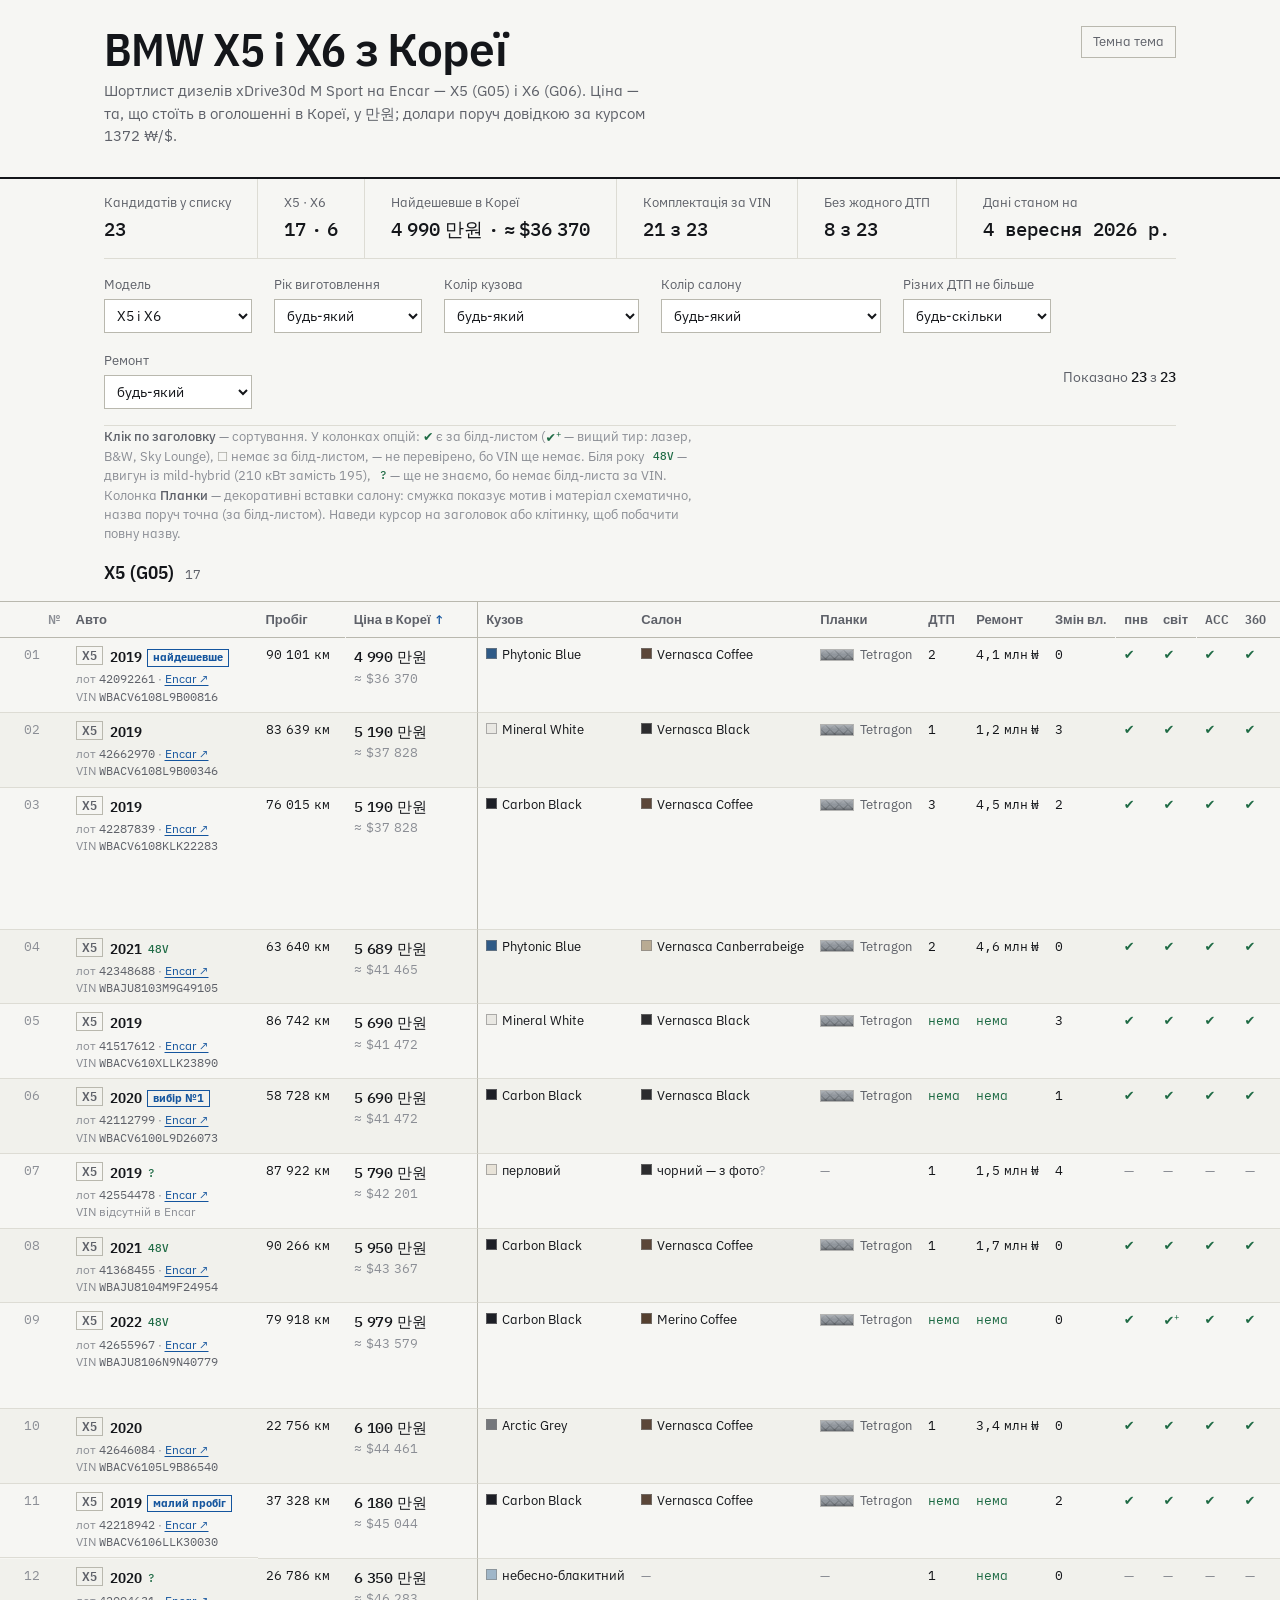
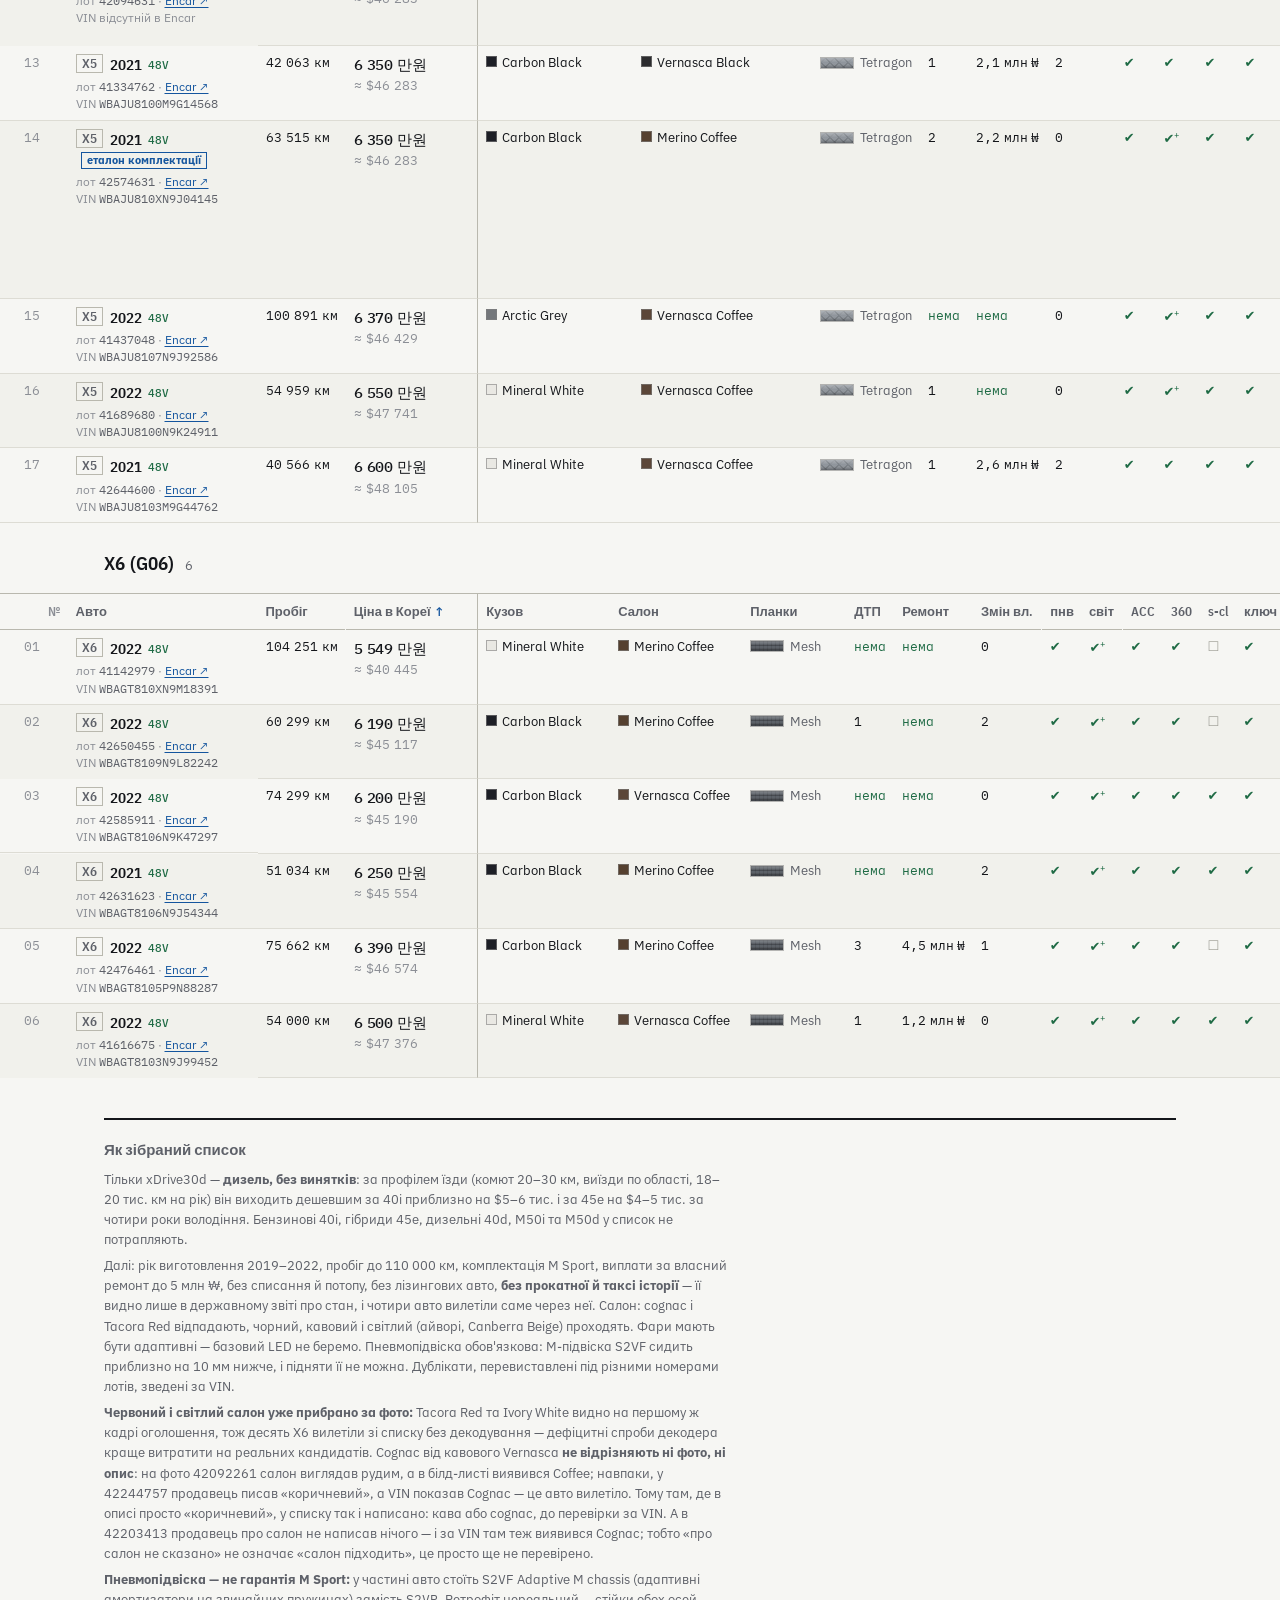
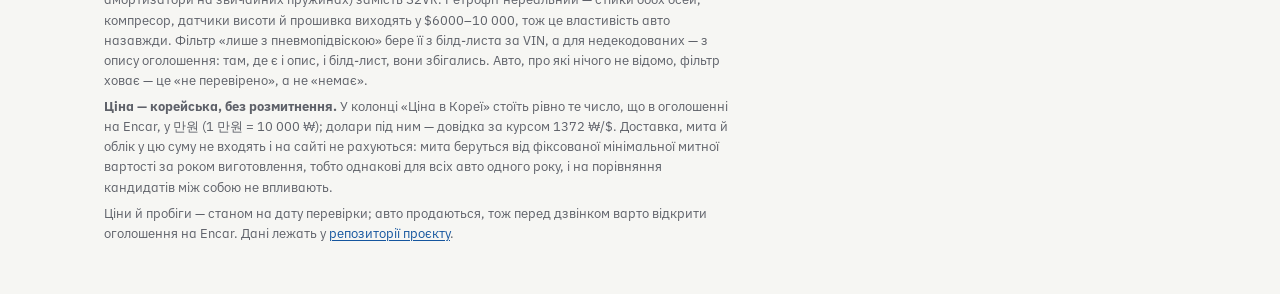
==== commit edc446d3: "feat: сайт показує ціну в Кореї, а не «під ключ» Мита рахуються від фіксованої митної вартості за ро" ====
--- a/index.html
+++ b/index.html
@@ -4,9 +4,9 @@
 <meta charset="utf-8">
 <meta name="viewport" content="width=device-width, initial-scale=1">
 <title>BMW X5 і X6 з Кореї — шортлист</title>
-<meta name="description" content="Шортлист вживаних BMW X5 (G05) і X6 (G06) xDrive30d з Кореї з ціною «під ключ» у Києві: розмитнення, доставка, облік, повна комплектація за VIN.">
+<meta name="description" content="Шортлист вживаних BMW X5 (G05) і X6 (G06) xDrive30d на Encar: ціна в Кореї, історія ДТП, повна комплектація за VIN.">
 <meta property="og:title" content="BMW X5 і X6 з Кореї — шортлист">
-<meta property="og:description" content="Дизелі xDrive30d 2019–2022 з Encar: ціна під ключ, історія ДТП і комплектація за VIN.">
+<meta property="og:description" content="Дизелі xDrive30d 2019–2022 з Encar: ціна в Кореї, історія ДТП і комплектація за VIN.">
 <meta property="og:type" content="website">
 <script>
   // до першого малювання, щоб не блимало
@@ -30,7 +30,7 @@
     <div class="masthead-top">
       <div>
         <h1 class="wordmark">BMW&nbsp;X5 і&nbsp;X6 з&nbsp;Кореї</h1>
-        <p class="wordmark-sub">Шортлист дизелів xDrive30d M&nbsp;Sport на Encar — X5&nbsp;(G05) і X6&nbsp;(G06). Ціна «під ключ» — уже з розмитненням, доставкою й обліком у Києві.</p>
+        <p class="wordmark-sub">Шортлист дизелів xDrive30d M&nbsp;Sport на Encar — X5&nbsp;(G05) і X6&nbsp;(G06). Ціна — та, що стоїть в оголошенні в Кореї, у&nbsp;만원; долари поруч довідкою за курсом 1372&nbsp;₩/$.</p>
       </div>
       <button class="theme-toggle" type="button">Темна тема</button>
     </div>
@@ -118,10 +118,9 @@
     <h2>Як зібраний список</h2>
     <p>Тільки xDrive30d — <b>дизель, без винятків</b>: за профілем їзди (комют 20–30 км, виїзди по області, 18–20 тис. км на рік) він виходить дешевшим за 40i приблизно на $5–6 тис. і за 45e на $4–5 тис. за чотири роки володіння. Бензинові 40i, гібриди 45e, дизельні 40d, M50i та M50d у список не потрапляють.</p>
     <p>Далі: рік виготовлення 2019–2022, пробіг до 110 000 км, комплектація M&nbsp;Sport, виплати за власний ремонт до 5 млн ₩, без списання й потопу, без лізингових авто, <b>без прокатної й таксі історії</b> — її видно лише в державному звіті про стан, і чотири авто вилетіли саме через неї. Салон: cognac і Tacora&nbsp;Red відпадають, чорний, кавовий і світлий (айворі, Canberra&nbsp;Beige) проходять. Фари мають бути адаптивні — базовий LED не беремо. Пневмопідвіска обов'язкова: M-підвіска&nbsp;S2VF сидить приблизно на 10&nbsp;мм нижче, і підняти її не можна. Дублікати, перевиставлені під різними номерами лотів, зведені за VIN.</p>
-    <p><b>Ціна X6 позначена «≈»:</b> мінімальна митна вартість звірена зі скріншотами для X5, для X6 узято ту саму таблицю. Реально по X6 варто очікувати на $1000–2000 більше, поки не звіримо його власну таблицю.</p>
     <p><b>Червоний і світлий салон уже прибрано за фото:</b> Tacora&nbsp;Red та Ivory&nbsp;White видно на першому ж кадрі оголошення, тож десять X6 вилетіли зі списку без декодування — дефіцитні спроби декодера краще витратити на реальних кандидатів. Cognac від кавового Vernasca <b>не відрізняють ні фото, ні опис</b>: на фото 42092261 салон виглядав рудим, а в білд-листі виявився Coffee; навпаки, у 42244757 продавець писав «коричневий», а VIN показав Cognac — це авто вилетіло. Тому там, де в описі просто «коричневий», у списку так і написано: кава або cognac, до перевірки за VIN. А в 42203413 продавець про салон не написав нічого — і за VIN там теж виявився Cognac; тобто «про салон не сказано» не означає «салон підходить», це просто ще не перевірено.</p>
     <p><b>Пневмопідвіска — не гарантія M&nbsp;Sport:</b> у частині авто стоїть <span class="num">S2VF</span> Adaptive&nbsp;M chassis (адаптивні амортизатори на звичайних пружинах) замість <span class="num">S2VR</span>. Ретрофіт нереальний — стійки обох осей, компресор, датчики висоти й прошивка виходять у $6000–10&nbsp;000, тож це властивість авто назавжди. Фільтр «лише з пневмопідвіскою» бере її з білд-листа за VIN, а для недекодованих — з опису оголошення: там, де є і опис, і білд-лист, вони збігались. Авто, про які нічого не відомо, фільтр ховає — це «не перевірено», а не «немає».</p>
-  <p>Мита рахуються від фіксованої мінімальної митної вартості за роком виготовлення, а не від корейської ціни, тому «під ключ» майже не залежить від того, як вигідно куплено авто в Кореї. Розклад платежів — на сторінці кожного авто.</p>
+  <p><b>Ціна — корейська, без розмитнення.</b> У колонці «Ціна в Кореї» стоїть рівно те число, що в оголошенні на Encar, у 만원 (1&nbsp;만원 = 10&nbsp;000&nbsp;₩); долари під ним — довідка за курсом 1372&nbsp;₩/$. Доставка, мита й облік у цю суму не входять і на сайті не рахуються: мита беруться від фіксованої мінімальної митної вартості за роком виготовлення, тобто однакові для всіх авто одного року, і на порівняння кандидатів між собою не впливають.</p>
     <p>Ціни й пробіги — станом на дату перевірки; авто продаються, тож перед дзвінком варто відкрити оголошення на Encar. Дані лежать у <a href="https://github.com/volodymyr-babak/bmw-from-korea">репозиторії проєкту</a>.</p>
   </footer>
 </div>
--- a/assets/css/site.css
+++ b/assets/css/site.css
@@ -83,7 +83,7 @@
 
 /* Моноширинні цифри: розряди відділені нерозривним пробілом, а в monospace
    він завширшки з символ — тому підтягуємо, щоб «52 327» не читалось як два числа. */
-.num, .amount, .calc td:last-child, .calc th:last-child {
+.num, .amount, .amount-usd {
   font-family: "IBM Plex Mono", ui-monospace, monospace;
   font-variant-numeric: tabular-nums;
   word-spacing: -0.32em;
@@ -312,7 +312,7 @@
    бачити, про яке саме авто рядок */
 col.c-rank  { width: 58px; }
 col.c-car   { width: 190px; }
-col.c-price { width: 104px; }
+col.c-price { width: 132px; }
 
 .grid .c-rank {
   position: sticky;
@@ -329,6 +329,9 @@
 .grid thead th.c-car,
 .grid thead th.c-price { z-index: 4; }
 .grid thead th.c-rank button { padding-left: 24px; }
+/* Заголовки — слова, а не числа: підтягнутий word-spacing з .num зліпив би
+   «Ціна в Кореї» в одне слово. */
+.grid thead th { word-spacing: normal; }
 
 /* На вузькому екрані трьох липких колонок задорого — лишаємо № і авто */
 @media (max-width: 780px) {
@@ -374,9 +377,17 @@
 .c-num { text-align: right; white-space: nowrap; }
 .c-price { white-space: nowrap; }
 .c-price .amount {
+  display: block;
   font-size: 15px;
   font-weight: 500;
   letter-spacing: -0.01em;
+}
+/* Долари — довідка до корейської ціни, тому дрібним і другим рядком */
+.c-price .amount-usd {
+  display: block;
+  font-size: 12.5px;
+  font-weight: 400;
+  color: var(--ink-3);
 }
 .c-color { min-width: 132px; }
 .c-finish { min-width: 104px; }
@@ -589,35 +600,6 @@
 }
 .rows dt { color: var(--ink-2); }
 .rows dd { margin: 0; }
-
-.calc {
-  width: 100%;
-  border-collapse: collapse;
-  font-size: 14px;
-}
-.calc th, .calc td {
-  text-align: left;
-  padding: 7px 0;
-  border-bottom: 1px solid var(--rule);
-  vertical-align: baseline;
-}
-.calc td:last-child, .calc th:last-child {
-  text-align: right;
-  font-family: "IBM Plex Mono", monospace;
-  font-variant-numeric: tabular-nums;
-  white-space: nowrap;
-}
-.calc .calc-note {
-  font-size: 12.5px;
-  color: var(--ink-3);
-  display: block;
-}
-.calc tfoot td {
-  border-bottom: 0;
-  border-top: 2px solid var(--ink);
-  font-weight: 500;
-  padding-top: 9px;
-}
 
 .note {
   font-size: 13.5px;
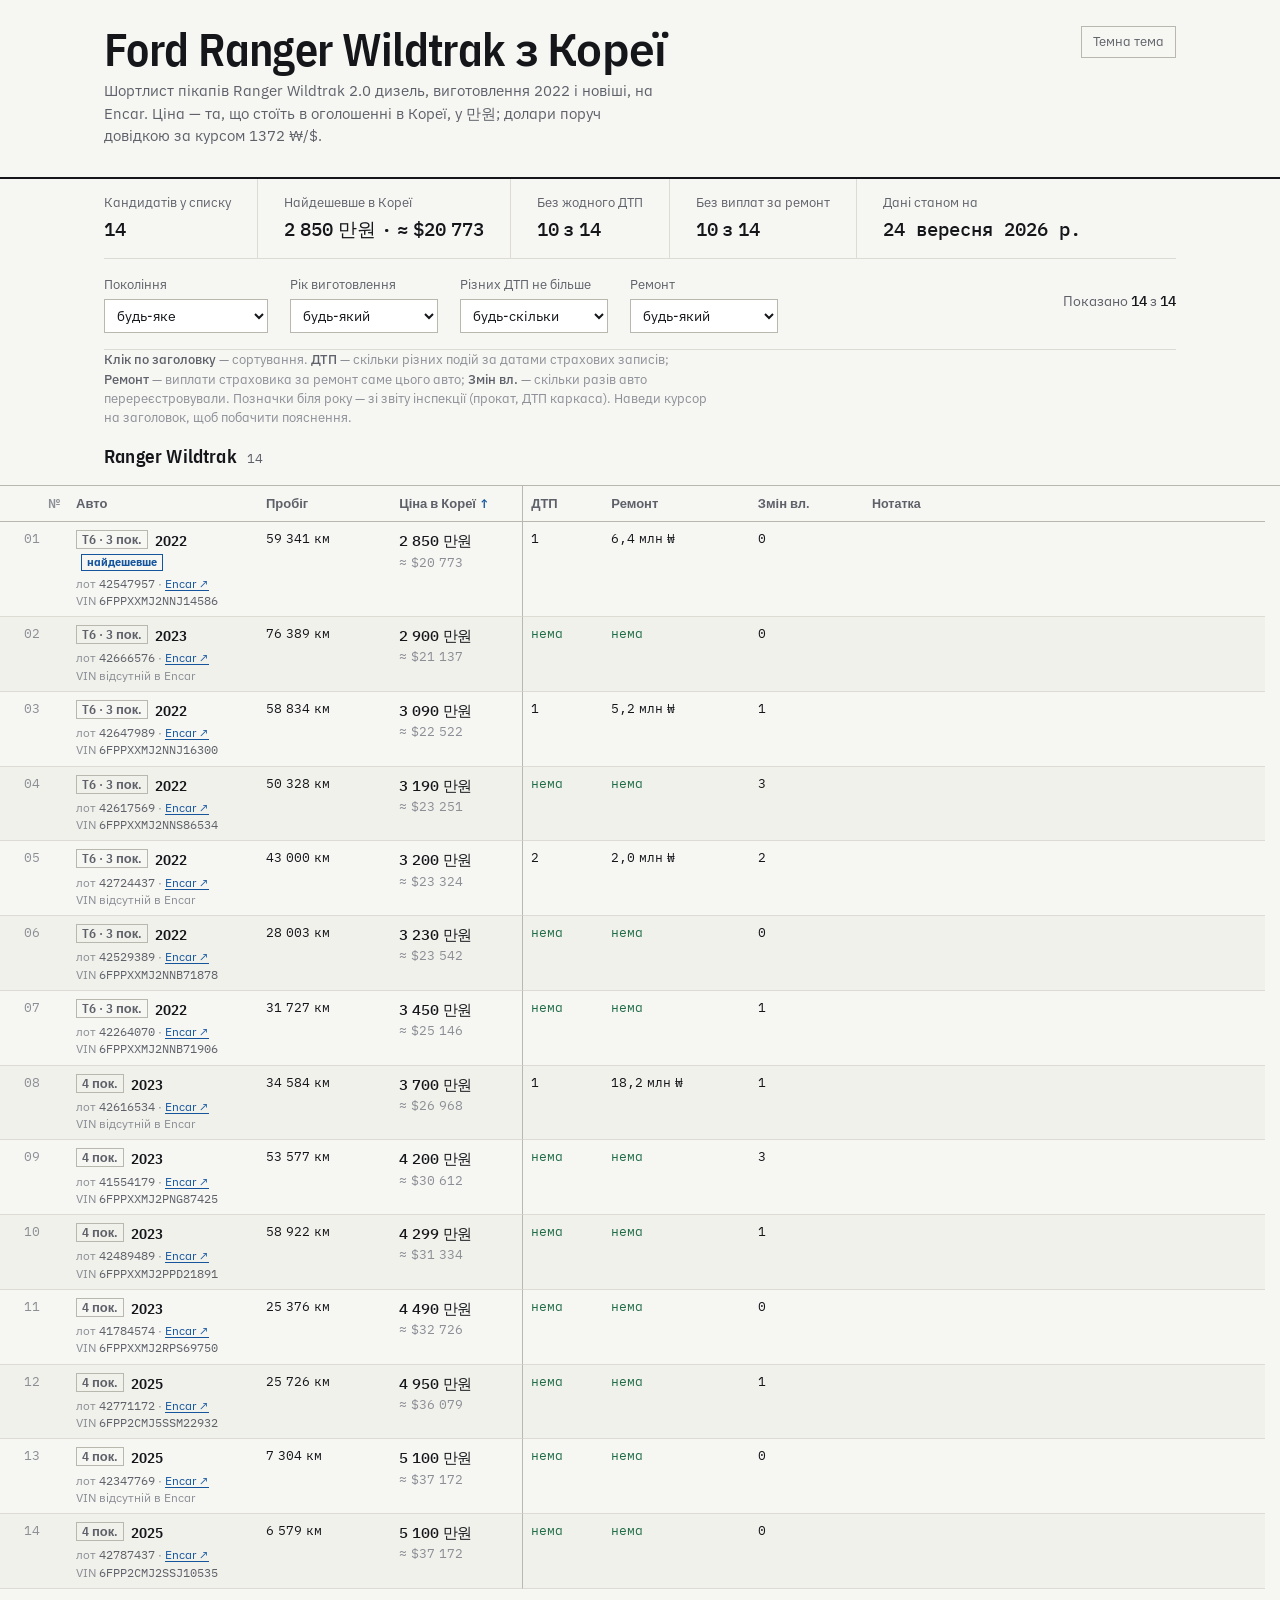
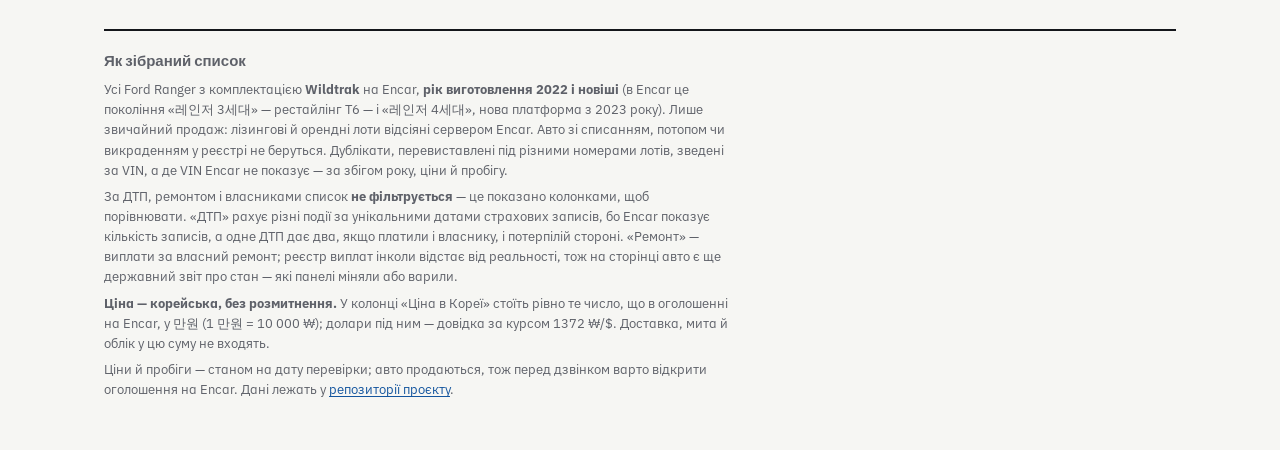
==== commit f419cb4f: "feat: замінити добірку BMW X5/X6 на Ford Ranger Wildtrak 2022+ BMW X5 куплено — список повністю замі" ====
--- a/index.html
+++ b/index.html
@@ -3,10 +3,10 @@
 <head>
 <meta charset="utf-8">
 <meta name="viewport" content="width=device-width, initial-scale=1">
-<title>BMW X5 і X6 з Кореї — шортлист</title>
-<meta name="description" content="Шортлист вживаних BMW X5 (G05) і X6 (G06) xDrive30d на Encar: ціна в Кореї, історія ДТП, повна комплектація за VIN.">
-<meta property="og:title" content="BMW X5 і X6 з Кореї — шортлист">
-<meta property="og:description" content="Дизелі xDrive30d 2019–2022 з Encar: ціна в Кореї, історія ДТП і комплектація за VIN.">
+<title>Ford Ranger Wildtrak з Кореї — шортлист</title>
+<meta name="description" content="Шортлист вживаних Ford Ranger Wildtrak 2022+ на Encar: ціна в Кореї, пробіг, кількість ДТП, виплати за ремонт, зміни власника.">
+<meta property="og:title" content="Ford Ranger Wildtrak з Кореї — шортлист">
+<meta property="og:description" content="Ranger Wildtrak 2022+ з Encar: ціна в Кореї, пробіг, історія ДТП і ремонтів.">
 <meta property="og:type" content="website">
 <script>
   // до першого малювання, щоб не блимало
@@ -29,8 +29,8 @@
   <div class="wrap">
     <div class="masthead-top">
       <div>
-        <h1 class="wordmark">BMW&nbsp;X5 і&nbsp;X6 з&nbsp;Кореї</h1>
-        <p class="wordmark-sub">Шортлист дизелів xDrive30d M&nbsp;Sport на Encar — X5&nbsp;(G05) і X6&nbsp;(G06). Ціна — та, що стоїть в оголошенні в Кореї, у&nbsp;만원; долари поруч довідкою за курсом 1372&nbsp;₩/$.</p>
+        <h1 class="wordmark">Ford&nbsp;Ranger Wildtrak з&nbsp;Кореї</h1>
+        <p class="wordmark-sub">Шортлист пікапів Ranger Wildtrak 2.0 дизель, виготовлення 2022 і новіші, на Encar. Ціна — та, що стоїть в оголошенні в Кореї, у&nbsp;만원; долари поруч довідкою за курсом 1372&nbsp;₩/$.</p>
       </div>
       <button class="theme-toggle" type="button">Темна тема</button>
     </div>
@@ -42,32 +42,16 @@
 
   <form class="controls" id="controls" aria-label="Фільтри та сортування">
     <label class="field">
-      <span>Модель</span>
-      <select name="model">
-        <option value="">X5 і X6</option>
-        <option value="X5">тільки X5 (G05)</option>
-        <option value="X6">тільки X6 (G06)</option>
+      <span>Покоління</span>
+      <select name="gen">
+        <option value="">будь-яке</option>
+        <option value="3">T6 (3 пок., до 2022)</option>
+        <option value="4">4 пок. (2023+)</option>
       </select>
     </label>
     <label class="field">
       <span>Рік виготовлення</span>
-      <select name="year">
-        <option value="">будь-який</option>
-        <option value="2019">2019</option>
-        <option value="2020">2020</option>
-        <option value="2021">2021</option>
-        <option value="2022">2022</option>
-      </select>
-    </label>
-    <label class="field">
-      <span>Колір кузова</span>
-      <select name="color" id="f-color">
-        <option value="">будь-який</option>
-      </select>
-    </label>
-    <label class="field">
-      <span>Колір салону</span>
-      <select name="trim" id="f-trim">
+      <select name="year" id="f-year">
         <option value="">будь-який</option>
       </select>
     </label>
@@ -94,33 +78,22 @@
   <main id="list">
     <p class="state" id="state">Завантажую список…</p>
     <p class="grid-legend">
-      <b>Клік по заголовку</b> — сортування. У колонках опцій:
-      <span class="cell-yes">✔</span> є за білд-листом (<span class="cell-yes">✔<sup>+</sup></span> — вищий тир: лазер, B&amp;W, Sky Lounge),
-      <span class="cell-no">☐</span> немає за білд-листом,
-      <span class="cell-unknown">—</span> не перевірено, бо VIN ще немає.
-      Біля року <span class="tag-mhev">48V</span> — двигун із mild-hybrid (210 кВт замість 195),
-      <span class="tag-mhev">?</span> — ще не знаємо, бо немає білд-листа за VIN.
-      Колонка <b>Планки</b> — декоративні вставки салону: смужка показує мотив і матеріал
-      схематично, назва поруч точна (за білд-листом).
-      Наведи курсор на заголовок або клітинку, щоб побачити повну назву.
+      <b>Клік по заголовку</b> — сортування. <b>ДТП</b> — скільки різних подій за датами
+      страхових записів; <b>Ремонт</b> — виплати страховика за ремонт саме цього авто;
+      <b>Змін вл.</b> — скільки разів авто перереєстровували. Позначки біля року —
+      зі звіту інспекції (прокат, ДТП каркаса). Наведи курсор на заголовок, щоб побачити пояснення.
     </p>
-    <section class="grid-section" id="sec-X5" hidden>
-      <h2 class="grid-title">X5 (G05) <span class="grid-count" id="count-X5"></span></h2>
-      <div class="grid-wrap"><table class="grid" id="grid-X5"></table></div>
-    </section>
-    <section class="grid-section" id="sec-X6" hidden>
-      <h2 class="grid-title">X6 (G06) <span class="grid-count" id="count-X6"></span></h2>
-      <div class="grid-wrap"><table class="grid" id="grid-X6"></table></div>
+    <section class="grid-section" id="sec" hidden>
+      <h2 class="grid-title">Ranger Wildtrak <span class="grid-count" id="count"></span></h2>
+      <div class="grid-wrap"><table class="grid" id="grid"></table></div>
     </section>
   </main>
 
   <footer class="foot">
     <h2>Як зібраний список</h2>
-    <p>Тільки xDrive30d — <b>дизель, без винятків</b>: за профілем їзди (комют 20–30 км, виїзди по області, 18–20 тис. км на рік) він виходить дешевшим за 40i приблизно на $5–6 тис. і за 45e на $4–5 тис. за чотири роки володіння. Бензинові 40i, гібриди 45e, дизельні 40d, M50i та M50d у список не потрапляють.</p>
-    <p>Далі: рік виготовлення 2019–2022, пробіг до 110 000 км, комплектація M&nbsp;Sport, виплати за власний ремонт до 5 млн ₩, без списання й потопу, без лізингових авто, <b>без прокатної й таксі історії</b> — її видно лише в державному звіті про стан, і чотири авто вилетіли саме через неї. Салон: cognac і Tacora&nbsp;Red відпадають, чорний, кавовий і світлий (айворі, Canberra&nbsp;Beige) проходять. Фари мають бути адаптивні — базовий LED не беремо. Пневмопідвіска обов'язкова: M-підвіска&nbsp;S2VF сидить приблизно на 10&nbsp;мм нижче, і підняти її не можна. Дублікати, перевиставлені під різними номерами лотів, зведені за VIN.</p>
-    <p><b>Червоний і світлий салон уже прибрано за фото:</b> Tacora&nbsp;Red та Ivory&nbsp;White видно на першому ж кадрі оголошення, тож десять X6 вилетіли зі списку без декодування — дефіцитні спроби декодера краще витратити на реальних кандидатів. Cognac від кавового Vernasca <b>не відрізняють ні фото, ні опис</b>: на фото 42092261 салон виглядав рудим, а в білд-листі виявився Coffee; навпаки, у 42244757 продавець писав «коричневий», а VIN показав Cognac — це авто вилетіло. Тому там, де в описі просто «коричневий», у списку так і написано: кава або cognac, до перевірки за VIN. А в 42203413 продавець про салон не написав нічого — і за VIN там теж виявився Cognac; тобто «про салон не сказано» не означає «салон підходить», це просто ще не перевірено.</p>
-    <p><b>Пневмопідвіска — не гарантія M&nbsp;Sport:</b> у частині авто стоїть <span class="num">S2VF</span> Adaptive&nbsp;M chassis (адаптивні амортизатори на звичайних пружинах) замість <span class="num">S2VR</span>. Ретрофіт нереальний — стійки обох осей, компресор, датчики висоти й прошивка виходять у $6000–10&nbsp;000, тож це властивість авто назавжди. Фільтр «лише з пневмопідвіскою» бере її з білд-листа за VIN, а для недекодованих — з опису оголошення: там, де є і опис, і білд-лист, вони збігались. Авто, про які нічого не відомо, фільтр ховає — це «не перевірено», а не «немає».</p>
-  <p><b>Ціна — корейська, без розмитнення.</b> У колонці «Ціна в Кореї» стоїть рівно те число, що в оголошенні на Encar, у 만원 (1&nbsp;만원 = 10&nbsp;000&nbsp;₩); долари під ним — довідка за курсом 1372&nbsp;₩/$. Доставка, мита й облік у цю суму не входять і на сайті не рахуються: мита беруться від фіксованої мінімальної митної вартості за роком виготовлення, тобто однакові для всіх авто одного року, і на порівняння кандидатів між собою не впливають.</p>
+    <p>Усі Ford Ranger з комплектацією <b>Wildtrak</b> на Encar, <b>рік виготовлення 2022 і новіші</b> (в Encar це покоління «레인저 3세대» — рестайлінг T6 — і «레인저 4세대», нова платформа з 2023 року). Лише звичайний продаж: лізингові й орендні лоти відсіяні сервером Encar. Авто зі списанням, потопом чи викраденням у реєстрі не беруться. Дублікати, перевиставлені під різними номерами лотів, зведені за VIN, а де VIN Encar не показує — за збігом року, ціни й пробігу.</p>
+    <p>За ДТП, ремонтом і власниками список <b>не фільтрується</b> — це показано колонками, щоб порівнювати. «ДТП» рахує різні події за унікальними датами страхових записів, бо Encar показує кількість записів, а одне ДТП дає два, якщо платили і власнику, і потерпілій стороні. «Ремонт» — виплати за власний ремонт; реєстр виплат інколи відстає від реальності, тож на сторінці авто є ще державний звіт про стан — які панелі міняли або варили.</p>
+    <p><b>Ціна — корейська, без розмитнення.</b> У колонці «Ціна в Кореї» стоїть рівно те число, що в оголошенні на Encar, у 만원 (1&nbsp;만원 = 10&nbsp;000&nbsp;₩); долари під ним — довідка за курсом 1372&nbsp;₩/$. Доставка, мита й облік у цю суму не входять.</p>
     <p>Ціни й пробіги — станом на дату перевірки; авто продаються, тож перед дзвінком варто відкрити оголошення на Encar. Дані лежать у <a href="https://github.com/volodymyr-babak/bmw-from-korea">репозиторії проєкту</a>.</p>
   </footer>
 </div>
--- a/assets/css/site.css
+++ b/assets/css/site.css
@@ -216,7 +216,6 @@
   min-width: 148px;
 }
 
-
 .tally {
   margin-left: auto;
   padding-bottom: 7px;
@@ -354,16 +353,6 @@
 .car-link:hover { text-decoration: underline; text-decoration-color: var(--accent); }
 .model-tag { margin-right: 6px; }
 
-/* 48V — не галочка в ряду опцій, а ознака іншого двигуна, тому стоїть біля року */
-.tag-mhev {
-  margin-left: 6px;
-  font-family: "IBM Plex Mono", monospace;
-  font-size: 11px;
-  font-weight: 500;
-  color: var(--yes);
-  vertical-align: 1px;
-}
-
 .c-car-meta {
   display: block;
   margin-top: 2px;
@@ -389,15 +378,8 @@
   font-weight: 400;
   color: var(--ink-3);
 }
-.c-color { min-width: 132px; }
-.c-finish { min-width: 104px; }
-.c-feat { text-align: center; width: 34px; }
 .c-note { min-width: 240px; max-width: 320px; color: var(--ink-2); font-size: 12.5px; line-height: 1.45; }
 
-.cell-yes { color: var(--yes); }
-.cell-yes sup { font-size: 9px; }
-.cell-no { color: var(--no); }
-.cell-unknown { color: var(--ink-3); }
 .grid .empty { padding: 20px 0; color: var(--ink-2); }
 
 .grid-legend {
@@ -420,65 +402,7 @@
   white-space: nowrap;
 }
 
-/* Квадратик кольору біля назви — фарба кузова й оббивка. Відтінки знято
-   з рендерів bimmer.work; невідомий колір штрихуємо, а не вигадуємо. */
-.swatch {
-  display: inline-block;
-  width: 11px;
-  height: 11px;
-  margin-right: 5px;
-  vertical-align: baseline;
-  background: var(--swatch, transparent);
-  /* напівпрозора рамка читається і на папері, і на темному тлі — інакше
-     Carbon Black зникає в темній темі, а Mineral White у світлій */
-  border: 1px solid rgba(128, 128, 128, 0.6);
-}
-.swatch-unknown {
-  background: repeating-linear-gradient(45deg, var(--rule) 0 2px, transparent 2px 4px);
-}
-
-/* Планка салону: схема мотиву й матеріалу, а не фото деталі. Рамка
-   напівпрозора з тієї ж причини, що й у квадратика кольору — Piano Black
-   інакше зникає в темній темі. */
-.tstrip {
-  display: block;
-  border: 1px solid rgba(128, 128, 128, 0.55);
-}
-.tstrip-unknown {
-  background: repeating-linear-gradient(45deg, var(--rule) 0 3px, transparent 3px 6px);
-}
-.finish-cell {
-  display: flex;
-  align-items: center;
-  gap: 6px;
-}
-.finish-cell .tstrip-cell { width: 34px; flex: none; }
-.finish-cell > span { font-size: 12.5px; color: var(--ink-2); }
-
-.finish-figure {
-  margin: 14px 0 0;
-}
-.finish-figure figcaption {
-  margin-top: 6px;
-  font-size: 12.5px;
-  line-height: 1.5;
-  color: var(--ink-2);
-}
-.finish-figure figcaption b { font-weight: 500; color: var(--ink); }
-
-.feats {
-  display: flex;
-  flex-wrap: wrap;
-  gap: 3px 12px;
-  font-size: 12.5px;
-  margin: 0;
-  padding: 0;
-  list-style: none;
-}
-.feats li { white-space: nowrap; }
 .feat-yes { color: var(--yes); }
-.feat-no { color: var(--no); text-decoration: line-through; text-decoration-thickness: 1px; }
-.feat-unknown { font-size: 12.5px; color: var(--ink-3); font-style: italic; }
 
 /* ---------- detail page ---------- */
 
@@ -565,32 +489,6 @@
   border-top: 1px solid var(--rule);
 }
 
-/* Рендери заводської конфігурації за VIN — кузов і салон поруч */
-.renders {
-  display: grid;
-  grid-template-columns: repeat(auto-fit, minmax(260px, 1fr));
-  gap: 16px;
-  margin: 4px 0 10px;
-}
-.renders figure {
-  margin: 0;
-  border: 1px solid var(--rule);
-  background: #fff;
-}
-.renders img {
-  display: block;
-  width: 100%;
-  height: auto;
-}
-.renders figcaption {
-  padding: 6px 8px;
-  font-size: 12.5px;
-  color: var(--ink-2);
-  border-top: 1px solid var(--rule);
-  background: var(--sheet);
-}
-.renders figcaption b { font-weight: 500; color: var(--ink); }
-
 .rows {
   margin: 0;
   display: grid;
@@ -606,16 +504,6 @@
   color: var(--ink-2);
   margin: 12px 0 0;
   max-width: 68ch;
-}
-
-.feature-grid {
-  list-style: none;
-  margin: 0;
-  padding: 0;
-  display: grid;
-  grid-template-columns: repeat(auto-fit, minmax(180px, 1fr));
-  gap: 8px 20px;
-  font-size: 14px;
 }
 
 .badge-warn {
@@ -658,34 +546,22 @@
 .fact-minus { color: var(--ink); }
 .fact-info { color: var(--ink-2); }
 
-.opt-group { margin: 0 0 22px; break-inside: avoid; }
-.opt-group h3 {
-  font-family: "IBM Plex Sans Condensed", sans-serif;
+.opt-en { color: var(--ink-3); font-size: 12.5px; }
+
+.seller-text summary {
+  cursor: pointer;
   font-size: 14px;
-  font-weight: 600;
-  margin: 0 0 8px;
-  padding-bottom: 5px;
-  border-bottom: 1px solid var(--rule);
-}
-.opt-list { list-style: none; margin: 0; padding: 0; }
-.opt-list li {
-  display: grid;
-  grid-template-columns: 62px 1fr;
-  gap: 10px;
-  padding: 3px 0;
-  font-size: 13.5px;
-}
-.opt-list code {
-  font-family: "IBM Plex Mono", monospace;
-  font-size: 12.5px;
-  color: var(--ink-3);
-  padding-top: 1px;
-}
-.opt-list .opt-key { font-weight: 500; }
-.opt-list .opt-key code { color: var(--accent); }
-.opt-en { color: var(--ink-3); font-size: 12.5px; }
-
-.opt-columns { columns: 2; column-gap: 44px; }
+  color: var(--accent);
+}
+.seller-text pre {
+  margin: 12px 0 0;
+  padding: 12px 14px;
+  border: 1px solid var(--rule);
+  background: var(--sheet);
+  font: 13px/1.5 "IBM Plex Sans", sans-serif;
+  white-space: pre-wrap;
+  max-width: 78ch;
+}
 
 .pending {
   border: 1px solid var(--rule-strong);
@@ -711,7 +587,6 @@
 }
 
 @media (max-width: 900px) {
-  .opt-columns { columns: 1; }
   .figures > div { padding-right: 18px; margin-right: 18px; }
 }
 
@@ -756,7 +631,6 @@
   color: var(--ink-2);
 }
 
-
 /* ---------- фото ---------- */
 
 .gallery {
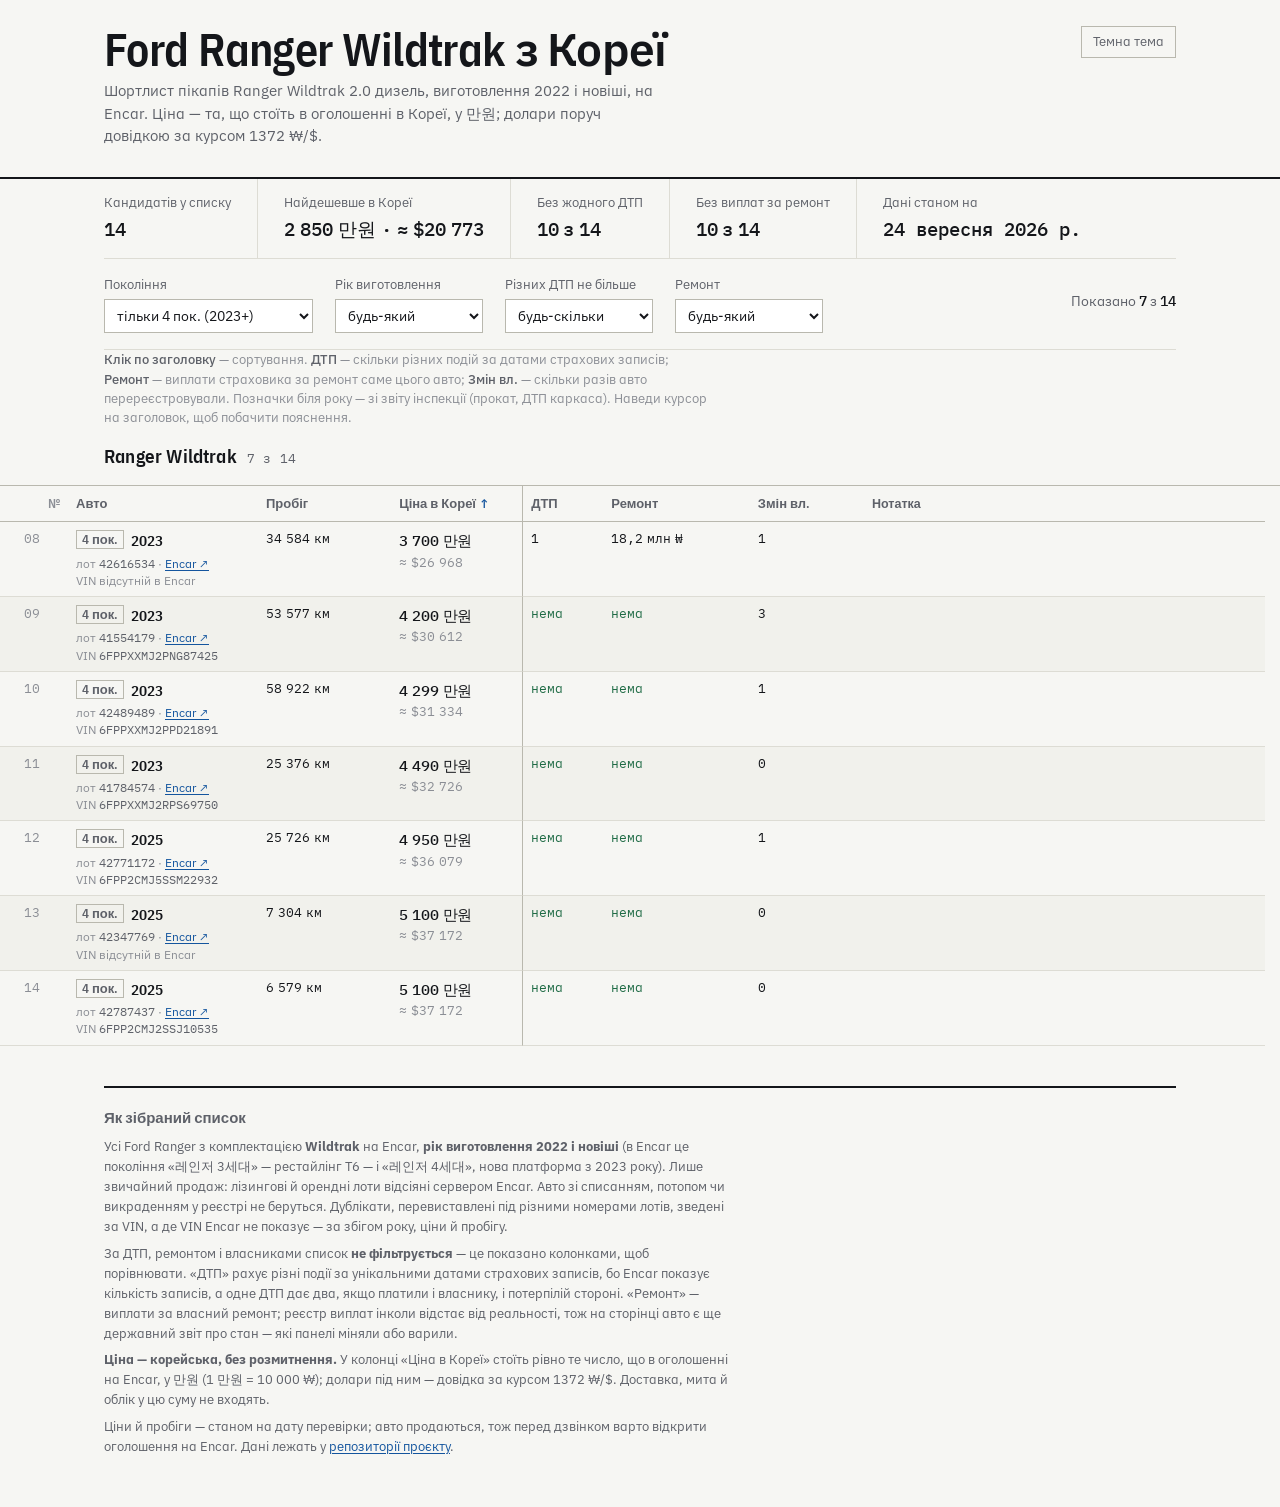
==== commit b29c1167: "feat: фільтр покоління — за замовчуванням лише 4 пок." ====
--- a/index.html
+++ b/index.html
@@ -45,8 +45,8 @@
       <span>Покоління</span>
       <select name="gen">
         <option value="">будь-яке</option>
-        <option value="3">T6 (3 пок., до 2022)</option>
-        <option value="4">4 пок. (2023+)</option>
+        <option value="3">тільки T6 (3 пок., до 2022)</option>
+        <option value="4" selected>тільки 4 пок. (2023+)</option>
       </select>
     </label>
     <label class="field">
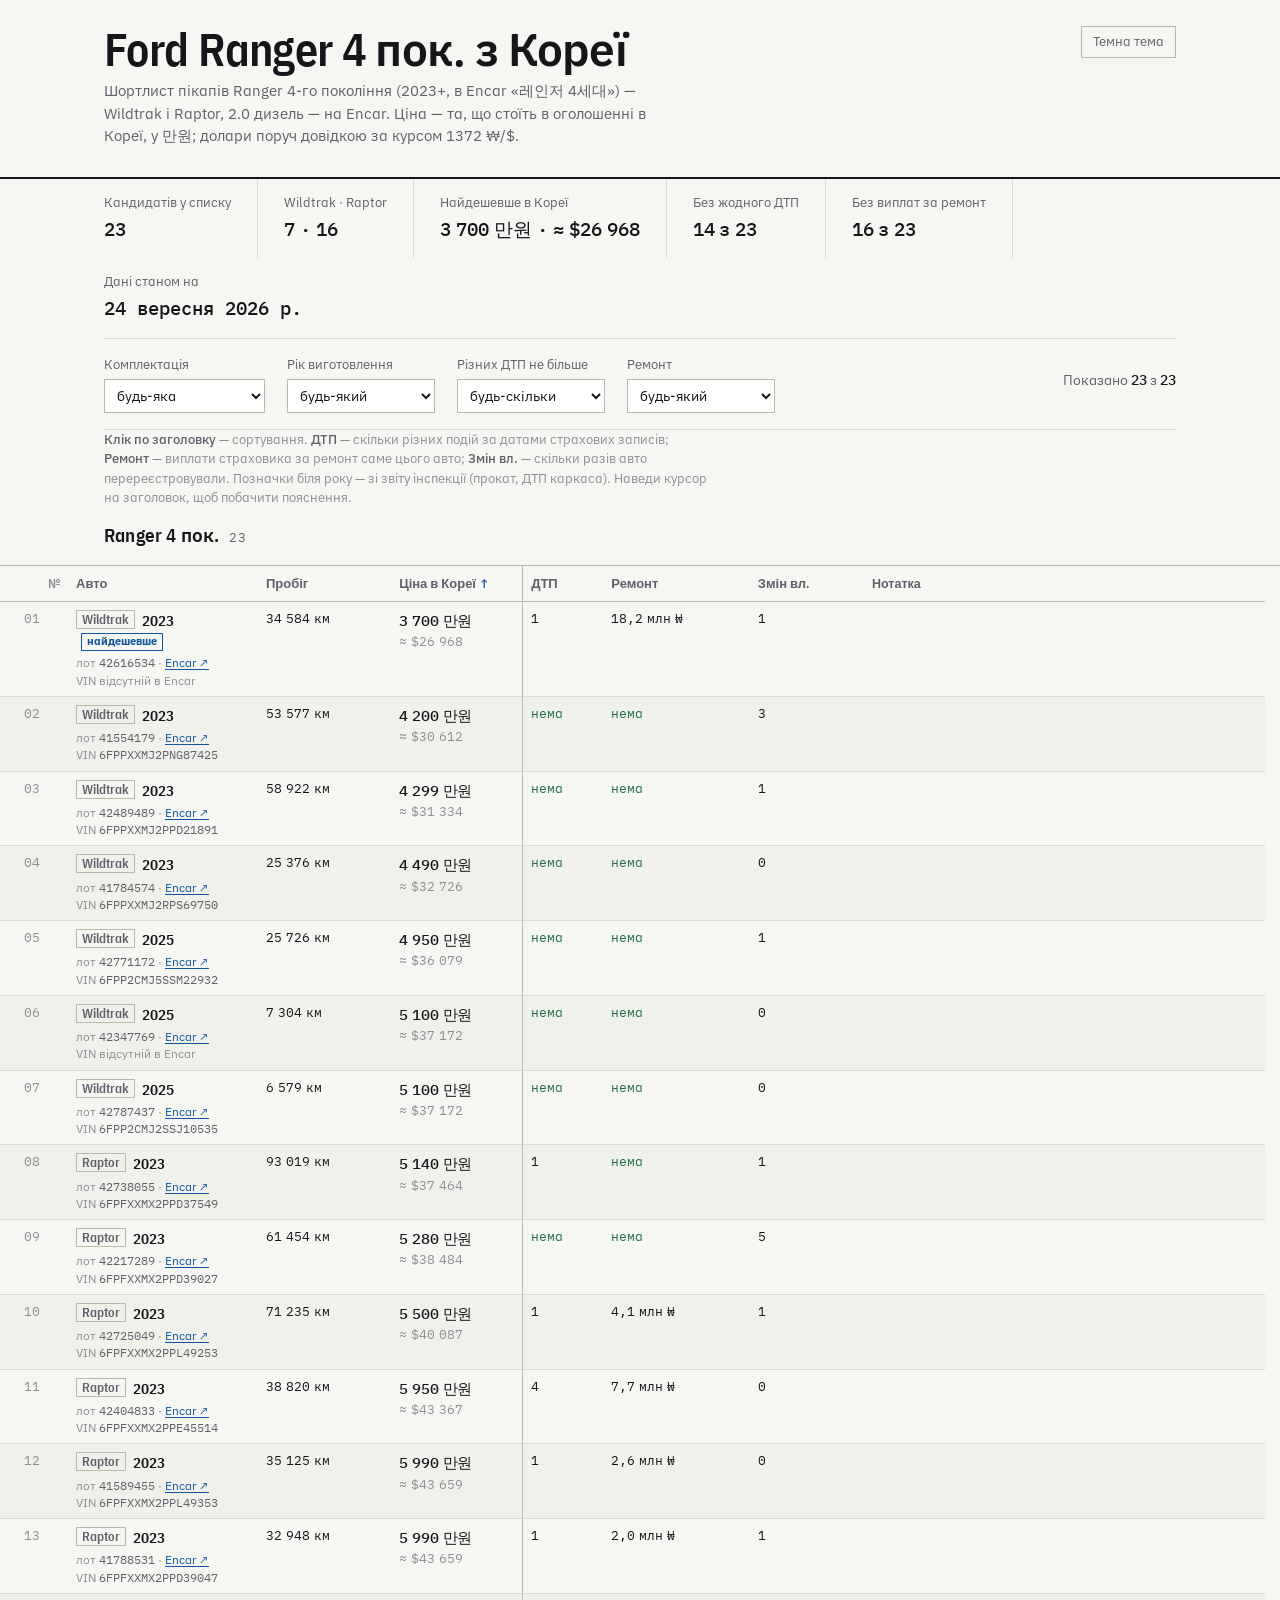
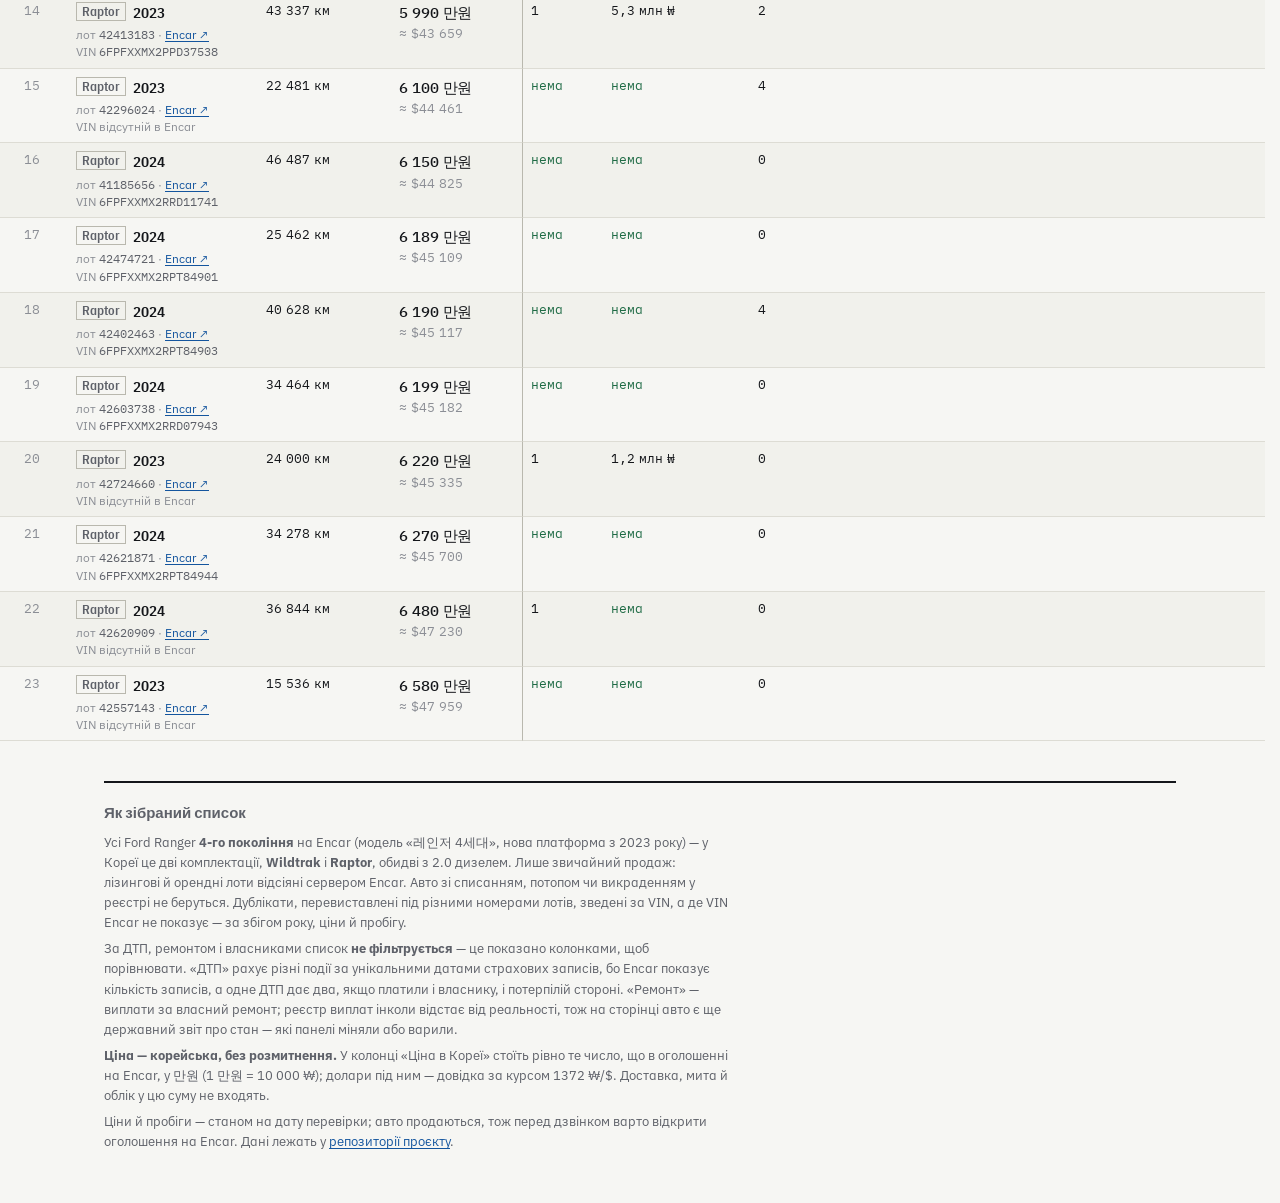
==== commit 4ede95c2: "feat: усі Ranger 4-го покоління — Wildtrak і Raptor, без 3-го покоління Пошук тепер по Model=레인저 4세대" ====
--- a/index.html
+++ b/index.html
@@ -3,10 +3,10 @@
 <head>
 <meta charset="utf-8">
 <meta name="viewport" content="width=device-width, initial-scale=1">
-<title>Ford Ranger Wildtrak з Кореї — шортлист</title>
-<meta name="description" content="Шортлист вживаних Ford Ranger Wildtrak 2022+ на Encar: ціна в Кореї, пробіг, кількість ДТП, виплати за ремонт, зміни власника.">
-<meta property="og:title" content="Ford Ranger Wildtrak з Кореї — шортлист">
-<meta property="og:description" content="Ranger Wildtrak 2022+ з Encar: ціна в Кореї, пробіг, історія ДТП і ремонтів.">
+<title>Ford Ranger 4 пок. з Кореї — шортлист</title>
+<meta name="description" content="Шортлист вживаних Ford Ranger 4-го покоління (Wildtrak і Raptor) на Encar: ціна в Кореї, пробіг, кількість ДТП, виплати за ремонт, зміни власника.">
+<meta property="og:title" content="Ford Ranger 4 пок. з Кореї — шортлист">
+<meta property="og:description" content="Ranger 4-го покоління з Encar: ціна в Кореї, пробіг, історія ДТП і ремонтів.">
 <meta property="og:type" content="website">
 <script>
   // до першого малювання, щоб не блимало
@@ -29,8 +29,8 @@
   <div class="wrap">
     <div class="masthead-top">
       <div>
-        <h1 class="wordmark">Ford&nbsp;Ranger Wildtrak з&nbsp;Кореї</h1>
-        <p class="wordmark-sub">Шортлист пікапів Ranger Wildtrak 2.0 дизель, виготовлення 2022 і новіші, на Encar. Ціна — та, що стоїть в оголошенні в Кореї, у&nbsp;만원; долари поруч довідкою за курсом 1372&nbsp;₩/$.</p>
+        <h1 class="wordmark">Ford&nbsp;Ranger 4&nbsp;пок. з&nbsp;Кореї</h1>
+        <p class="wordmark-sub">Шортлист пікапів Ranger 4-го покоління (2023+, в Encar «레인저 4세대») — Wildtrak і Raptor, 2.0 дизель — на Encar. Ціна — та, що стоїть в оголошенні в Кореї, у&nbsp;만원; долари поруч довідкою за курсом 1372&nbsp;₩/$.</p>
       </div>
       <button class="theme-toggle" type="button">Темна тема</button>
     </div>
@@ -42,11 +42,9 @@
 
   <form class="controls" id="controls" aria-label="Фільтри та сортування">
     <label class="field">
-      <span>Покоління</span>
-      <select name="gen">
-        <option value="">будь-яке</option>
-        <option value="3">тільки T6 (3 пок., до 2022)</option>
-        <option value="4" selected>тільки 4 пок. (2023+)</option>
+      <span>Комплектація</span>
+      <select name="trim" id="f-trim">
+        <option value="">будь-яка</option>
       </select>
     </label>
     <label class="field">
@@ -84,14 +82,14 @@
       зі звіту інспекції (прокат, ДТП каркаса). Наведи курсор на заголовок, щоб побачити пояснення.
     </p>
     <section class="grid-section" id="sec" hidden>
-      <h2 class="grid-title">Ranger Wildtrak <span class="grid-count" id="count"></span></h2>
+      <h2 class="grid-title">Ranger 4 пок. <span class="grid-count" id="count"></span></h2>
       <div class="grid-wrap"><table class="grid" id="grid"></table></div>
     </section>
   </main>
 
   <footer class="foot">
     <h2>Як зібраний список</h2>
-    <p>Усі Ford Ranger з комплектацією <b>Wildtrak</b> на Encar, <b>рік виготовлення 2022 і новіші</b> (в Encar це покоління «레인저 3세대» — рестайлінг T6 — і «레인저 4세대», нова платформа з 2023 року). Лише звичайний продаж: лізингові й орендні лоти відсіяні сервером Encar. Авто зі списанням, потопом чи викраденням у реєстрі не беруться. Дублікати, перевиставлені під різними номерами лотів, зведені за VIN, а де VIN Encar не показує — за збігом року, ціни й пробігу.</p>
+    <p>Усі Ford Ranger <b>4-го покоління</b> на Encar (модель «레인저 4세대», нова платформа з 2023 року) — у Кореї це дві комплектації, <b>Wildtrak</b> і <b>Raptor</b>, обидві з 2.0 дизелем. Лише звичайний продаж: лізингові й орендні лоти відсіяні сервером Encar. Авто зі списанням, потопом чи викраденням у реєстрі не беруться. Дублікати, перевиставлені під різними номерами лотів, зведені за VIN, а де VIN Encar не показує — за збігом року, ціни й пробігу.</p>
     <p>За ДТП, ремонтом і власниками список <b>не фільтрується</b> — це показано колонками, щоб порівнювати. «ДТП» рахує різні події за унікальними датами страхових записів, бо Encar показує кількість записів, а одне ДТП дає два, якщо платили і власнику, і потерпілій стороні. «Ремонт» — виплати за власний ремонт; реєстр виплат інколи відстає від реальності, тож на сторінці авто є ще державний звіт про стан — які панелі міняли або варили.</p>
     <p><b>Ціна — корейська, без розмитнення.</b> У колонці «Ціна в Кореї» стоїть рівно те число, що в оголошенні на Encar, у 만원 (1&nbsp;만원 = 10&nbsp;000&nbsp;₩); долари під ним — довідка за курсом 1372&nbsp;₩/$. Доставка, мита й облік у цю суму не входять.</p>
     <p>Ціни й пробіги — станом на дату перевірки; авто продаються, тож перед дзвінком варто відкрити оголошення на Encar. Дані лежать у <a href="https://github.com/volodymyr-babak/bmw-from-korea">репозиторії проєкту</a>.</p>
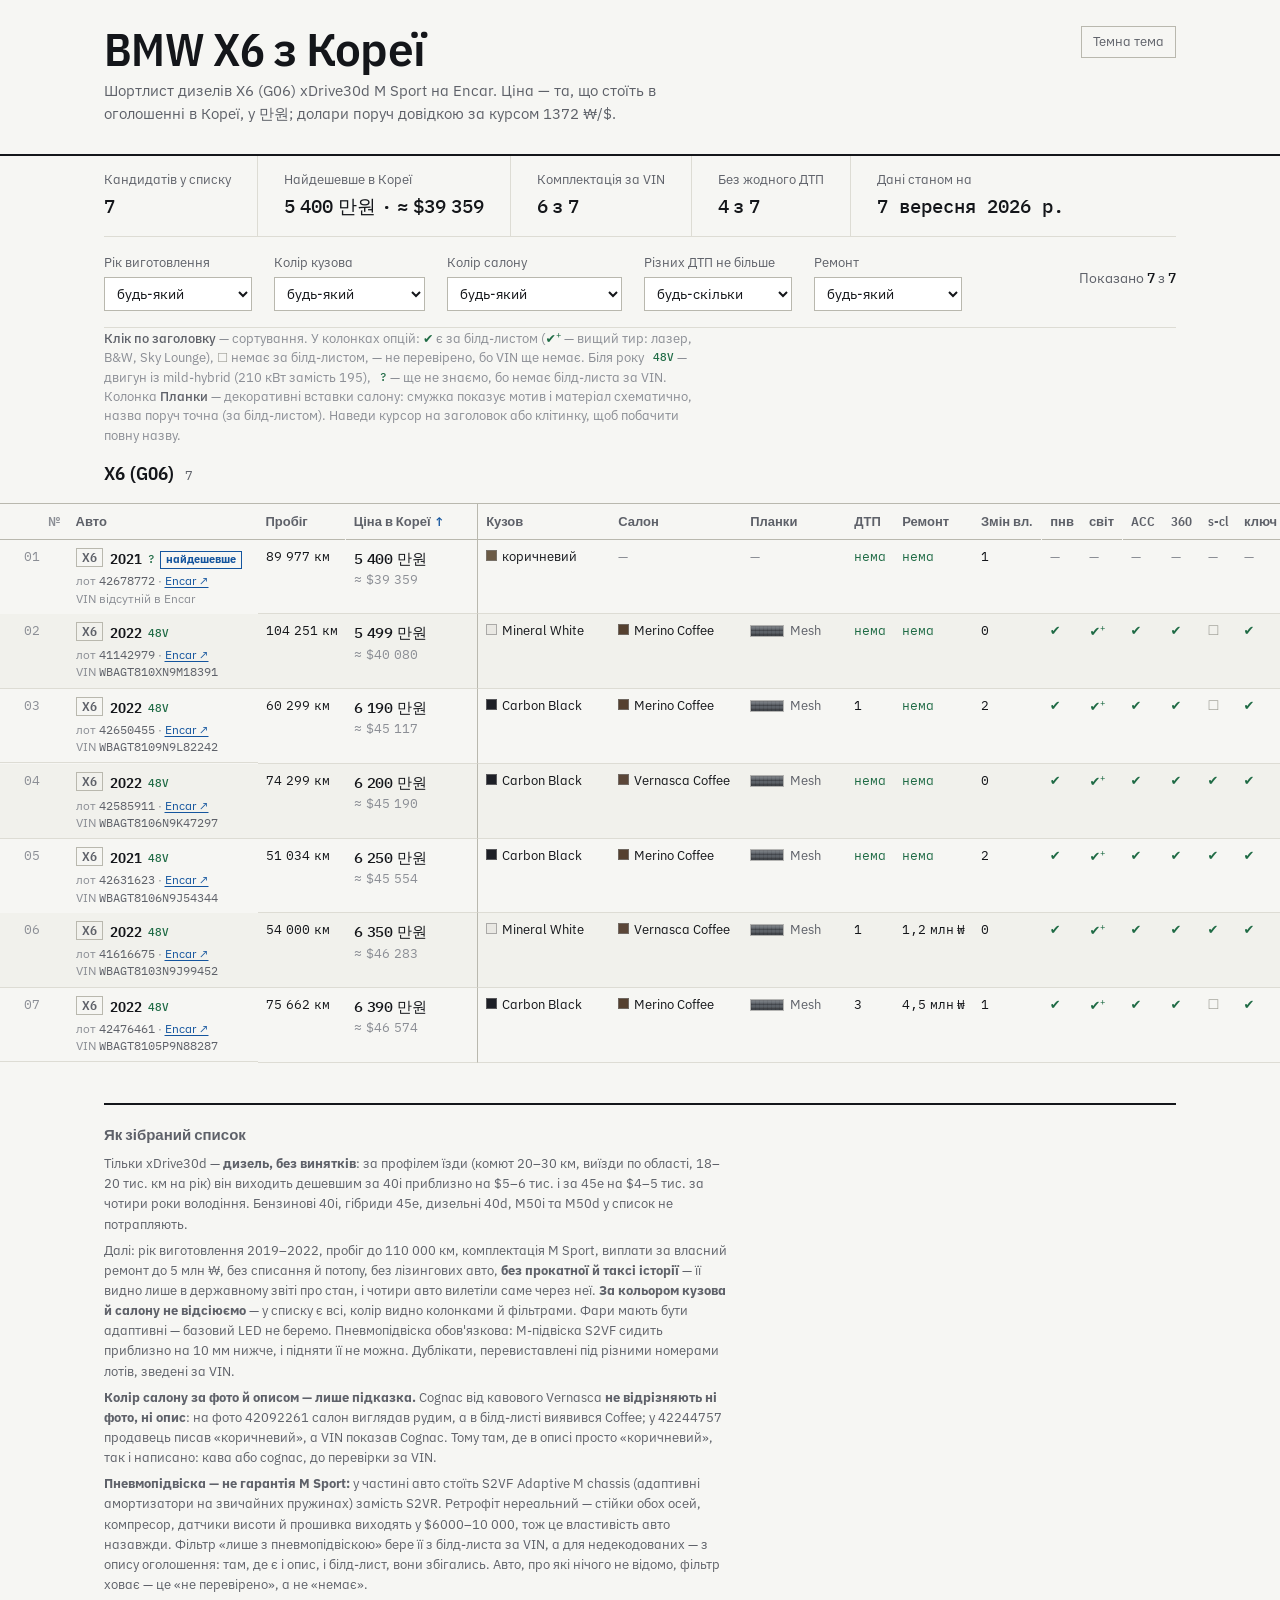
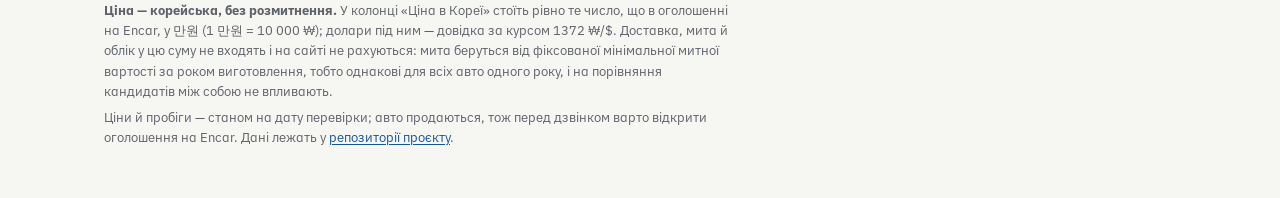
==== commit 9c746d5e: "feat: повернути BMW — лише X6 (G06), без відсіву за кольором Відкочено добірку Ford Ranger (f419cb4," ====
--- a/index.html
+++ b/index.html
@@ -3,10 +3,10 @@
 <head>
 <meta charset="utf-8">
 <meta name="viewport" content="width=device-width, initial-scale=1">
-<title>Ford Ranger 4 пок. з Кореї — шортлист</title>
-<meta name="description" content="Шортлист вживаних Ford Ranger 4-го покоління (Wildtrak і Raptor) на Encar: ціна в Кореї, пробіг, кількість ДТП, виплати за ремонт, зміни власника.">
-<meta property="og:title" content="Ford Ranger 4 пок. з Кореї — шортлист">
-<meta property="og:description" content="Ranger 4-го покоління з Encar: ціна в Кореї, пробіг, історія ДТП і ремонтів.">
+<title>BMW X6 з Кореї — шортлист</title>
+<meta name="description" content="Шортлист вживаних BMW X6 (G06) xDrive30d на Encar: ціна в Кореї, історія ДТП, повна комплектація за VIN.">
+<meta property="og:title" content="BMW X6 з Кореї — шортлист">
+<meta property="og:description" content="Дизелі xDrive30d 2019–2022 з Encar: ціна в Кореї, історія ДТП і комплектація за VIN.">
 <meta property="og:type" content="website">
 <script>
   // до першого малювання, щоб не блимало
@@ -29,8 +29,8 @@
   <div class="wrap">
     <div class="masthead-top">
       <div>
-        <h1 class="wordmark">Ford&nbsp;Ranger 4&nbsp;пок. з&nbsp;Кореї</h1>
-        <p class="wordmark-sub">Шортлист пікапів Ranger 4-го покоління (2023+, в Encar «레인저 4세대») — Wildtrak і Raptor, 2.0 дизель — на Encar. Ціна — та, що стоїть в оголошенні в Кореї, у&nbsp;만원; долари поруч довідкою за курсом 1372&nbsp;₩/$.</p>
+        <h1 class="wordmark">BMW&nbsp;X6 з&nbsp;Кореї</h1>
+        <p class="wordmark-sub">Шортлист дизелів X6&nbsp;(G06) xDrive30d M&nbsp;Sport на Encar. Ціна — та, що стоїть в оголошенні в Кореї, у&nbsp;만원; долари поруч довідкою за курсом 1372&nbsp;₩/$.</p>
       </div>
       <button class="theme-toggle" type="button">Темна тема</button>
     </div>
@@ -42,14 +42,24 @@
 
   <form class="controls" id="controls" aria-label="Фільтри та сортування">
     <label class="field">
-      <span>Комплектація</span>
-      <select name="trim" id="f-trim">
-        <option value="">будь-яка</option>
+      <span>Рік виготовлення</span>
+      <select name="year">
+        <option value="">будь-який</option>
+        <option value="2019">2019</option>
+        <option value="2020">2020</option>
+        <option value="2021">2021</option>
+        <option value="2022">2022</option>
       </select>
     </label>
     <label class="field">
-      <span>Рік виготовлення</span>
-      <select name="year" id="f-year">
+      <span>Колір кузова</span>
+      <select name="color" id="f-color">
+        <option value="">будь-який</option>
+      </select>
+    </label>
+    <label class="field">
+      <span>Колір салону</span>
+      <select name="trim" id="f-trim">
         <option value="">будь-який</option>
       </select>
     </label>
@@ -76,22 +86,29 @@
   <main id="list">
     <p class="state" id="state">Завантажую список…</p>
     <p class="grid-legend">
-      <b>Клік по заголовку</b> — сортування. <b>ДТП</b> — скільки різних подій за датами
-      страхових записів; <b>Ремонт</b> — виплати страховика за ремонт саме цього авто;
-      <b>Змін вл.</b> — скільки разів авто перереєстровували. Позначки біля року —
-      зі звіту інспекції (прокат, ДТП каркаса). Наведи курсор на заголовок, щоб побачити пояснення.
+      <b>Клік по заголовку</b> — сортування. У колонках опцій:
+      <span class="cell-yes">✔</span> є за білд-листом (<span class="cell-yes">✔<sup>+</sup></span> — вищий тир: лазер, B&amp;W, Sky Lounge),
+      <span class="cell-no">☐</span> немає за білд-листом,
+      <span class="cell-unknown">—</span> не перевірено, бо VIN ще немає.
+      Біля року <span class="tag-mhev">48V</span> — двигун із mild-hybrid (210 кВт замість 195),
+      <span class="tag-mhev">?</span> — ще не знаємо, бо немає білд-листа за VIN.
+      Колонка <b>Планки</b> — декоративні вставки салону: смужка показує мотив і матеріал
+      схематично, назва поруч точна (за білд-листом).
+      Наведи курсор на заголовок або клітинку, щоб побачити повну назву.
     </p>
-    <section class="grid-section" id="sec" hidden>
-      <h2 class="grid-title">Ranger 4 пок. <span class="grid-count" id="count"></span></h2>
-      <div class="grid-wrap"><table class="grid" id="grid"></table></div>
+    <section class="grid-section" id="sec-X6" hidden>
+      <h2 class="grid-title">X6 (G06) <span class="grid-count" id="count-X6"></span></h2>
+      <div class="grid-wrap"><table class="grid" id="grid-X6"></table></div>
     </section>
   </main>
 
   <footer class="foot">
     <h2>Як зібраний список</h2>
-    <p>Усі Ford Ranger <b>4-го покоління</b> на Encar (модель «레인저 4세대», нова платформа з 2023 року) — у Кореї це дві комплектації, <b>Wildtrak</b> і <b>Raptor</b>, обидві з 2.0 дизелем. Лише звичайний продаж: лізингові й орендні лоти відсіяні сервером Encar. Авто зі списанням, потопом чи викраденням у реєстрі не беруться. Дублікати, перевиставлені під різними номерами лотів, зведені за VIN, а де VIN Encar не показує — за збігом року, ціни й пробігу.</p>
-    <p>За ДТП, ремонтом і власниками список <b>не фільтрується</b> — це показано колонками, щоб порівнювати. «ДТП» рахує різні події за унікальними датами страхових записів, бо Encar показує кількість записів, а одне ДТП дає два, якщо платили і власнику, і потерпілій стороні. «Ремонт» — виплати за власний ремонт; реєстр виплат інколи відстає від реальності, тож на сторінці авто є ще державний звіт про стан — які панелі міняли або варили.</p>
-    <p><b>Ціна — корейська, без розмитнення.</b> У колонці «Ціна в Кореї» стоїть рівно те число, що в оголошенні на Encar, у 만원 (1&nbsp;만원 = 10&nbsp;000&nbsp;₩); долари під ним — довідка за курсом 1372&nbsp;₩/$. Доставка, мита й облік у цю суму не входять.</p>
+    <p>Тільки xDrive30d — <b>дизель, без винятків</b>: за профілем їзди (комют 20–30 км, виїзди по області, 18–20 тис. км на рік) він виходить дешевшим за 40i приблизно на $5–6 тис. і за 45e на $4–5 тис. за чотири роки володіння. Бензинові 40i, гібриди 45e, дизельні 40d, M50i та M50d у список не потрапляють.</p>
+    <p>Далі: рік виготовлення 2019–2022, пробіг до 110 000 км, комплектація M&nbsp;Sport, виплати за власний ремонт до 5 млн ₩, без списання й потопу, без лізингових авто, <b>без прокатної й таксі історії</b> — її видно лише в державному звіті про стан, і чотири авто вилетіли саме через неї. <b>За кольором кузова й салону не відсіюємо</b> — у списку є всі, колір видно колонками й фільтрами. Фари мають бути адаптивні — базовий LED не беремо. Пневмопідвіска обов'язкова: M-підвіска&nbsp;S2VF сидить приблизно на 10&nbsp;мм нижче, і підняти її не можна. Дублікати, перевиставлені під різними номерами лотів, зведені за VIN.</p>
+    <p><b>Колір салону за фото й описом — лише підказка.</b> Cognac від кавового Vernasca <b>не відрізняють ні фото, ні опис</b>: на фото 42092261 салон виглядав рудим, а в білд-листі виявився Coffee; у 42244757 продавець писав «коричневий», а VIN показав Cognac. Тому там, де в описі просто «коричневий», так і написано: кава або cognac, до перевірки за VIN.</p>
+    <p><b>Пневмопідвіска — не гарантія M&nbsp;Sport:</b> у частині авто стоїть <span class="num">S2VF</span> Adaptive&nbsp;M chassis (адаптивні амортизатори на звичайних пружинах) замість <span class="num">S2VR</span>. Ретрофіт нереальний — стійки обох осей, компресор, датчики висоти й прошивка виходять у $6000–10&nbsp;000, тож це властивість авто назавжди. Фільтр «лише з пневмопідвіскою» бере її з білд-листа за VIN, а для недекодованих — з опису оголошення: там, де є і опис, і білд-лист, вони збігались. Авто, про які нічого не відомо, фільтр ховає — це «не перевірено», а не «немає».</p>
+  <p><b>Ціна — корейська, без розмитнення.</b> У колонці «Ціна в Кореї» стоїть рівно те число, що в оголошенні на Encar, у 만원 (1&nbsp;만원 = 10&nbsp;000&nbsp;₩); долари під ним — довідка за курсом 1372&nbsp;₩/$. Доставка, мита й облік у цю суму не входять і на сайті не рахуються: мита беруться від фіксованої мінімальної митної вартості за роком виготовлення, тобто однакові для всіх авто одного року, і на порівняння кандидатів між собою не впливають.</p>
     <p>Ціни й пробіги — станом на дату перевірки; авто продаються, тож перед дзвінком варто відкрити оголошення на Encar. Дані лежать у <a href="https://github.com/volodymyr-babak/bmw-from-korea">репозиторії проєкту</a>.</p>
   </footer>
 </div>
--- a/assets/css/site.css
+++ b/assets/css/site.css
@@ -216,6 +216,7 @@
   min-width: 148px;
 }
 
+
 .tally {
   margin-left: auto;
   padding-bottom: 7px;
@@ -353,6 +354,16 @@
 .car-link:hover { text-decoration: underline; text-decoration-color: var(--accent); }
 .model-tag { margin-right: 6px; }
 
+/* 48V — не галочка в ряду опцій, а ознака іншого двигуна, тому стоїть біля року */
+.tag-mhev {
+  margin-left: 6px;
+  font-family: "IBM Plex Mono", monospace;
+  font-size: 11px;
+  font-weight: 500;
+  color: var(--yes);
+  vertical-align: 1px;
+}
+
 .c-car-meta {
   display: block;
   margin-top: 2px;
@@ -378,8 +389,15 @@
   font-weight: 400;
   color: var(--ink-3);
 }
+.c-color { min-width: 132px; }
+.c-finish { min-width: 104px; }
+.c-feat { text-align: center; width: 34px; }
 .c-note { min-width: 240px; max-width: 320px; color: var(--ink-2); font-size: 12.5px; line-height: 1.45; }
 
+.cell-yes { color: var(--yes); }
+.cell-yes sup { font-size: 9px; }
+.cell-no { color: var(--no); }
+.cell-unknown { color: var(--ink-3); }
 .grid .empty { padding: 20px 0; color: var(--ink-2); }
 
 .grid-legend {
@@ -402,7 +420,65 @@
   white-space: nowrap;
 }
 
+/* Квадратик кольору біля назви — фарба кузова й оббивка. Відтінки знято
+   з рендерів bimmer.work; невідомий колір штрихуємо, а не вигадуємо. */
+.swatch {
+  display: inline-block;
+  width: 11px;
+  height: 11px;
+  margin-right: 5px;
+  vertical-align: baseline;
+  background: var(--swatch, transparent);
+  /* напівпрозора рамка читається і на папері, і на темному тлі — інакше
+     Carbon Black зникає в темній темі, а Mineral White у світлій */
+  border: 1px solid rgba(128, 128, 128, 0.6);
+}
+.swatch-unknown {
+  background: repeating-linear-gradient(45deg, var(--rule) 0 2px, transparent 2px 4px);
+}
+
+/* Планка салону: схема мотиву й матеріалу, а не фото деталі. Рамка
+   напівпрозора з тієї ж причини, що й у квадратика кольору — Piano Black
+   інакше зникає в темній темі. */
+.tstrip {
+  display: block;
+  border: 1px solid rgba(128, 128, 128, 0.55);
+}
+.tstrip-unknown {
+  background: repeating-linear-gradient(45deg, var(--rule) 0 3px, transparent 3px 6px);
+}
+.finish-cell {
+  display: flex;
+  align-items: center;
+  gap: 6px;
+}
+.finish-cell .tstrip-cell { width: 34px; flex: none; }
+.finish-cell > span { font-size: 12.5px; color: var(--ink-2); }
+
+.finish-figure {
+  margin: 14px 0 0;
+}
+.finish-figure figcaption {
+  margin-top: 6px;
+  font-size: 12.5px;
+  line-height: 1.5;
+  color: var(--ink-2);
+}
+.finish-figure figcaption b { font-weight: 500; color: var(--ink); }
+
+.feats {
+  display: flex;
+  flex-wrap: wrap;
+  gap: 3px 12px;
+  font-size: 12.5px;
+  margin: 0;
+  padding: 0;
+  list-style: none;
+}
+.feats li { white-space: nowrap; }
 .feat-yes { color: var(--yes); }
+.feat-no { color: var(--no); text-decoration: line-through; text-decoration-thickness: 1px; }
+.feat-unknown { font-size: 12.5px; color: var(--ink-3); font-style: italic; }
 
 /* ---------- detail page ---------- */
 
@@ -489,6 +565,32 @@
   border-top: 1px solid var(--rule);
 }
 
+/* Рендери заводської конфігурації за VIN — кузов і салон поруч */
+.renders {
+  display: grid;
+  grid-template-columns: repeat(auto-fit, minmax(260px, 1fr));
+  gap: 16px;
+  margin: 4px 0 10px;
+}
+.renders figure {
+  margin: 0;
+  border: 1px solid var(--rule);
+  background: #fff;
+}
+.renders img {
+  display: block;
+  width: 100%;
+  height: auto;
+}
+.renders figcaption {
+  padding: 6px 8px;
+  font-size: 12.5px;
+  color: var(--ink-2);
+  border-top: 1px solid var(--rule);
+  background: var(--sheet);
+}
+.renders figcaption b { font-weight: 500; color: var(--ink); }
+
 .rows {
   margin: 0;
   display: grid;
@@ -504,6 +606,16 @@
   color: var(--ink-2);
   margin: 12px 0 0;
   max-width: 68ch;
+}
+
+.feature-grid {
+  list-style: none;
+  margin: 0;
+  padding: 0;
+  display: grid;
+  grid-template-columns: repeat(auto-fit, minmax(180px, 1fr));
+  gap: 8px 20px;
+  font-size: 14px;
 }
 
 .badge-warn {
@@ -546,22 +658,34 @@
 .fact-minus { color: var(--ink); }
 .fact-info { color: var(--ink-2); }
 
+.opt-group { margin: 0 0 22px; break-inside: avoid; }
+.opt-group h3 {
+  font-family: "IBM Plex Sans Condensed", sans-serif;
+  font-size: 14px;
+  font-weight: 600;
+  margin: 0 0 8px;
+  padding-bottom: 5px;
+  border-bottom: 1px solid var(--rule);
+}
+.opt-list { list-style: none; margin: 0; padding: 0; }
+.opt-list li {
+  display: grid;
+  grid-template-columns: 62px 1fr;
+  gap: 10px;
+  padding: 3px 0;
+  font-size: 13.5px;
+}
+.opt-list code {
+  font-family: "IBM Plex Mono", monospace;
+  font-size: 12.5px;
+  color: var(--ink-3);
+  padding-top: 1px;
+}
+.opt-list .opt-key { font-weight: 500; }
+.opt-list .opt-key code { color: var(--accent); }
 .opt-en { color: var(--ink-3); font-size: 12.5px; }
 
-.seller-text summary {
-  cursor: pointer;
-  font-size: 14px;
-  color: var(--accent);
-}
-.seller-text pre {
-  margin: 12px 0 0;
-  padding: 12px 14px;
-  border: 1px solid var(--rule);
-  background: var(--sheet);
-  font: 13px/1.5 "IBM Plex Sans", sans-serif;
-  white-space: pre-wrap;
-  max-width: 78ch;
-}
+.opt-columns { columns: 2; column-gap: 44px; }
 
 .pending {
   border: 1px solid var(--rule-strong);
@@ -587,6 +711,7 @@
 }
 
 @media (max-width: 900px) {
+  .opt-columns { columns: 1; }
   .figures > div { padding-right: 18px; margin-right: 18px; }
 }
 
@@ -631,6 +756,7 @@
   color: var(--ink-2);
 }
 
+
 /* ---------- фото ---------- */
 
 .gallery {
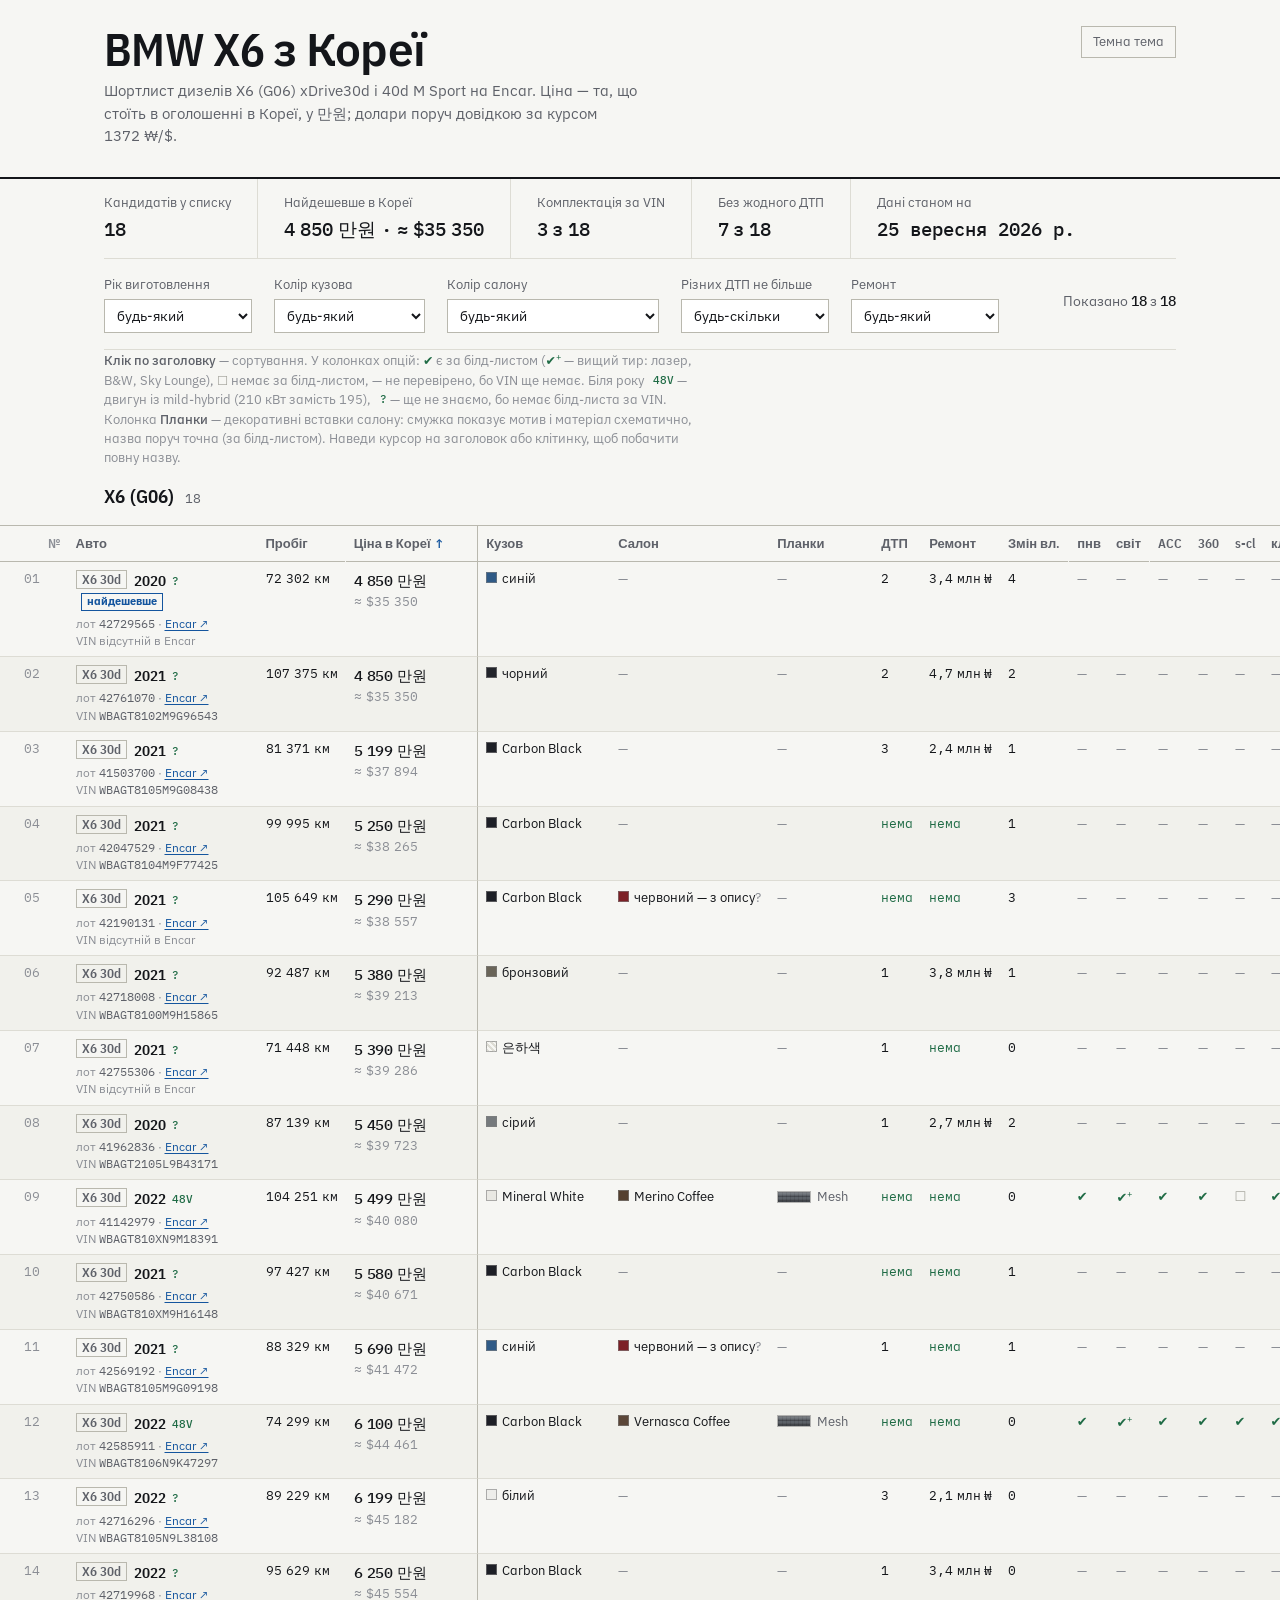
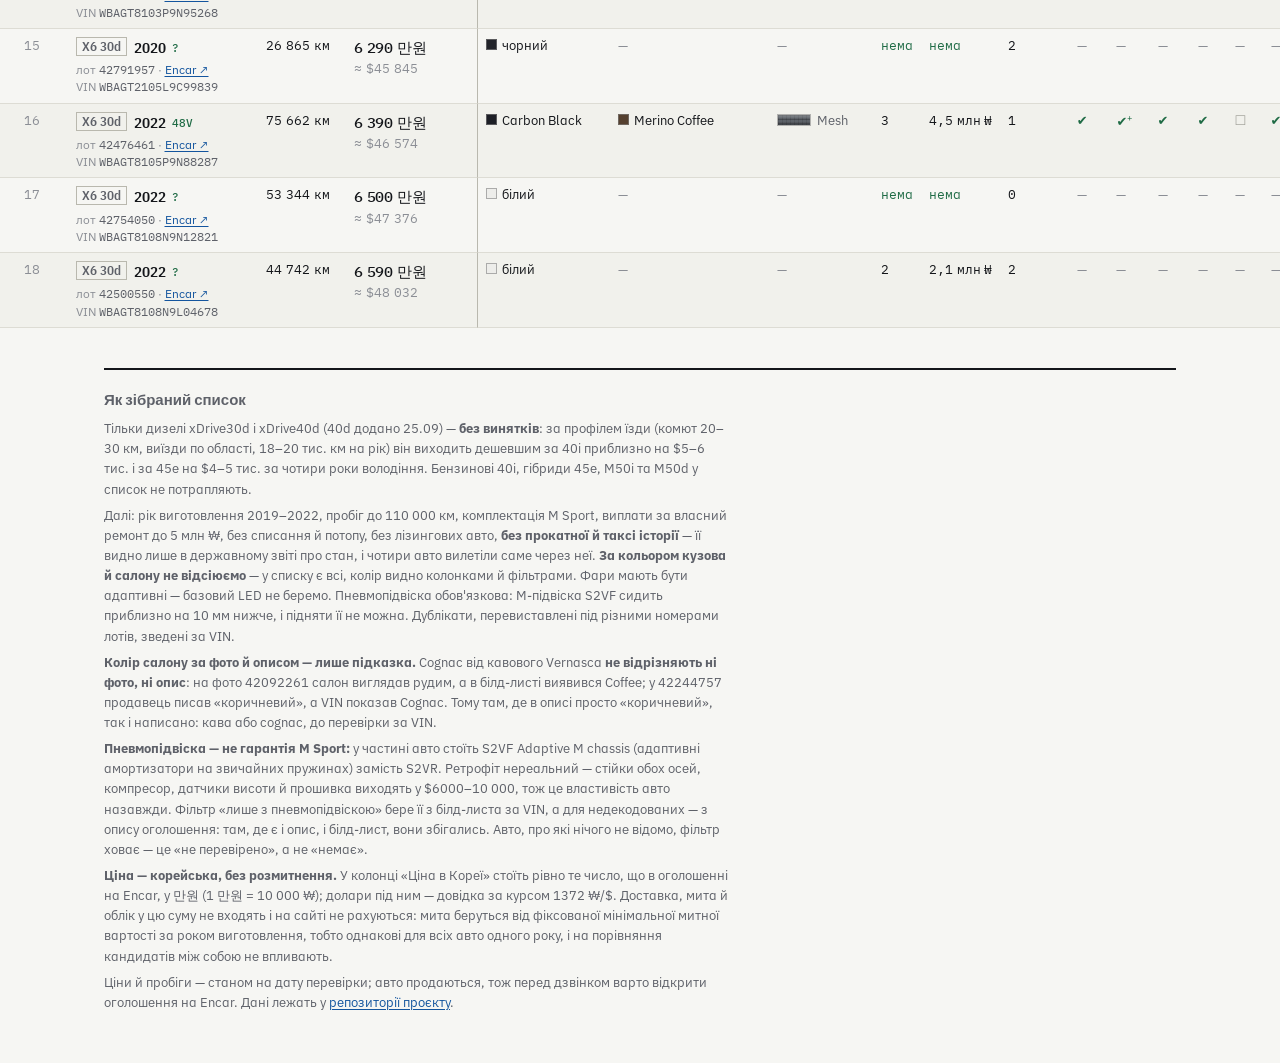
==== commit 912f2b06: "feat: X6 xDrive40d M Sport — у добірці поруч із 30d Користувач: цікавлять тільки 30d або 40d. Пошук " ====
--- a/index.html
+++ b/index.html
@@ -4,9 +4,9 @@
 <meta charset="utf-8">
 <meta name="viewport" content="width=device-width, initial-scale=1">
 <title>BMW X6 з Кореї — шортлист</title>
-<meta name="description" content="Шортлист вживаних BMW X6 (G06) xDrive30d на Encar: ціна в Кореї, історія ДТП, повна комплектація за VIN.">
+<meta name="description" content="Шортлист вживаних BMW X6 (G06) xDrive30d і 40d на Encar: ціна в Кореї, історія ДТП, повна комплектація за VIN.">
 <meta property="og:title" content="BMW X6 з Кореї — шортлист">
-<meta property="og:description" content="Дизелі xDrive30d 2019–2022 з Encar: ціна в Кореї, історія ДТП і комплектація за VIN.">
+<meta property="og:description" content="Дизелі xDrive30d і 40d 2019–2022 з Encar: ціна в Кореї, історія ДТП і комплектація за VIN.">
 <meta property="og:type" content="website">
 <script>
   // до першого малювання, щоб не блимало
@@ -30,7 +30,7 @@
     <div class="masthead-top">
       <div>
         <h1 class="wordmark">BMW&nbsp;X6 з&nbsp;Кореї</h1>
-        <p class="wordmark-sub">Шортлист дизелів X6&nbsp;(G06) xDrive30d M&nbsp;Sport на Encar. Ціна — та, що стоїть в оголошенні в Кореї, у&nbsp;만원; долари поруч довідкою за курсом 1372&nbsp;₩/$.</p>
+        <p class="wordmark-sub">Шортлист дизелів X6&nbsp;(G06) xDrive30d і 40d M&nbsp;Sport на Encar. Ціна — та, що стоїть в оголошенні в Кореї, у&nbsp;만원; долари поруч довідкою за курсом 1372&nbsp;₩/$.</p>
       </div>
       <button class="theme-toggle" type="button">Темна тема</button>
     </div>
@@ -104,7 +104,7 @@
 
   <footer class="foot">
     <h2>Як зібраний список</h2>
-    <p>Тільки xDrive30d — <b>дизель, без винятків</b>: за профілем їзди (комют 20–30 км, виїзди по області, 18–20 тис. км на рік) він виходить дешевшим за 40i приблизно на $5–6 тис. і за 45e на $4–5 тис. за чотири роки володіння. Бензинові 40i, гібриди 45e, дизельні 40d, M50i та M50d у список не потрапляють.</p>
+    <p>Тільки дизелі xDrive30d і xDrive40d (40d додано 25.09) — <b>без винятків</b>: за профілем їзди (комют 20–30 км, виїзди по області, 18–20 тис. км на рік) він виходить дешевшим за 40i приблизно на $5–6 тис. і за 45e на $4–5 тис. за чотири роки володіння. Бензинові 40i, гібриди 45e, M50i та M50d у список не потрапляють.</p>
     <p>Далі: рік виготовлення 2019–2022, пробіг до 110 000 км, комплектація M&nbsp;Sport, виплати за власний ремонт до 5 млн ₩, без списання й потопу, без лізингових авто, <b>без прокатної й таксі історії</b> — її видно лише в державному звіті про стан, і чотири авто вилетіли саме через неї. <b>За кольором кузова й салону не відсіюємо</b> — у списку є всі, колір видно колонками й фільтрами. Фари мають бути адаптивні — базовий LED не беремо. Пневмопідвіска обов'язкова: M-підвіска&nbsp;S2VF сидить приблизно на 10&nbsp;мм нижче, і підняти її не можна. Дублікати, перевиставлені під різними номерами лотів, зведені за VIN.</p>
     <p><b>Колір салону за фото й описом — лише підказка.</b> Cognac від кавового Vernasca <b>не відрізняють ні фото, ні опис</b>: на фото 42092261 салон виглядав рудим, а в білд-листі виявився Coffee; у 42244757 продавець писав «коричневий», а VIN показав Cognac. Тому там, де в описі просто «коричневий», так і написано: кава або cognac, до перевірки за VIN.</p>
     <p><b>Пневмопідвіска — не гарантія M&nbsp;Sport:</b> у частині авто стоїть <span class="num">S2VF</span> Adaptive&nbsp;M chassis (адаптивні амортизатори на звичайних пружинах) замість <span class="num">S2VR</span>. Ретрофіт нереальний — стійки обох осей, компресор, датчики висоти й прошивка виходять у $6000–10&nbsp;000, тож це властивість авто назавжди. Фільтр «лише з пневмопідвіскою» бере її з білд-листа за VIN, а для недекодованих — з опису оголошення: там, де є і опис, і білд-лист, вони збігались. Авто, про які нічого не відомо, фільтр ховає — це «не перевірено», а не «немає».</p>
